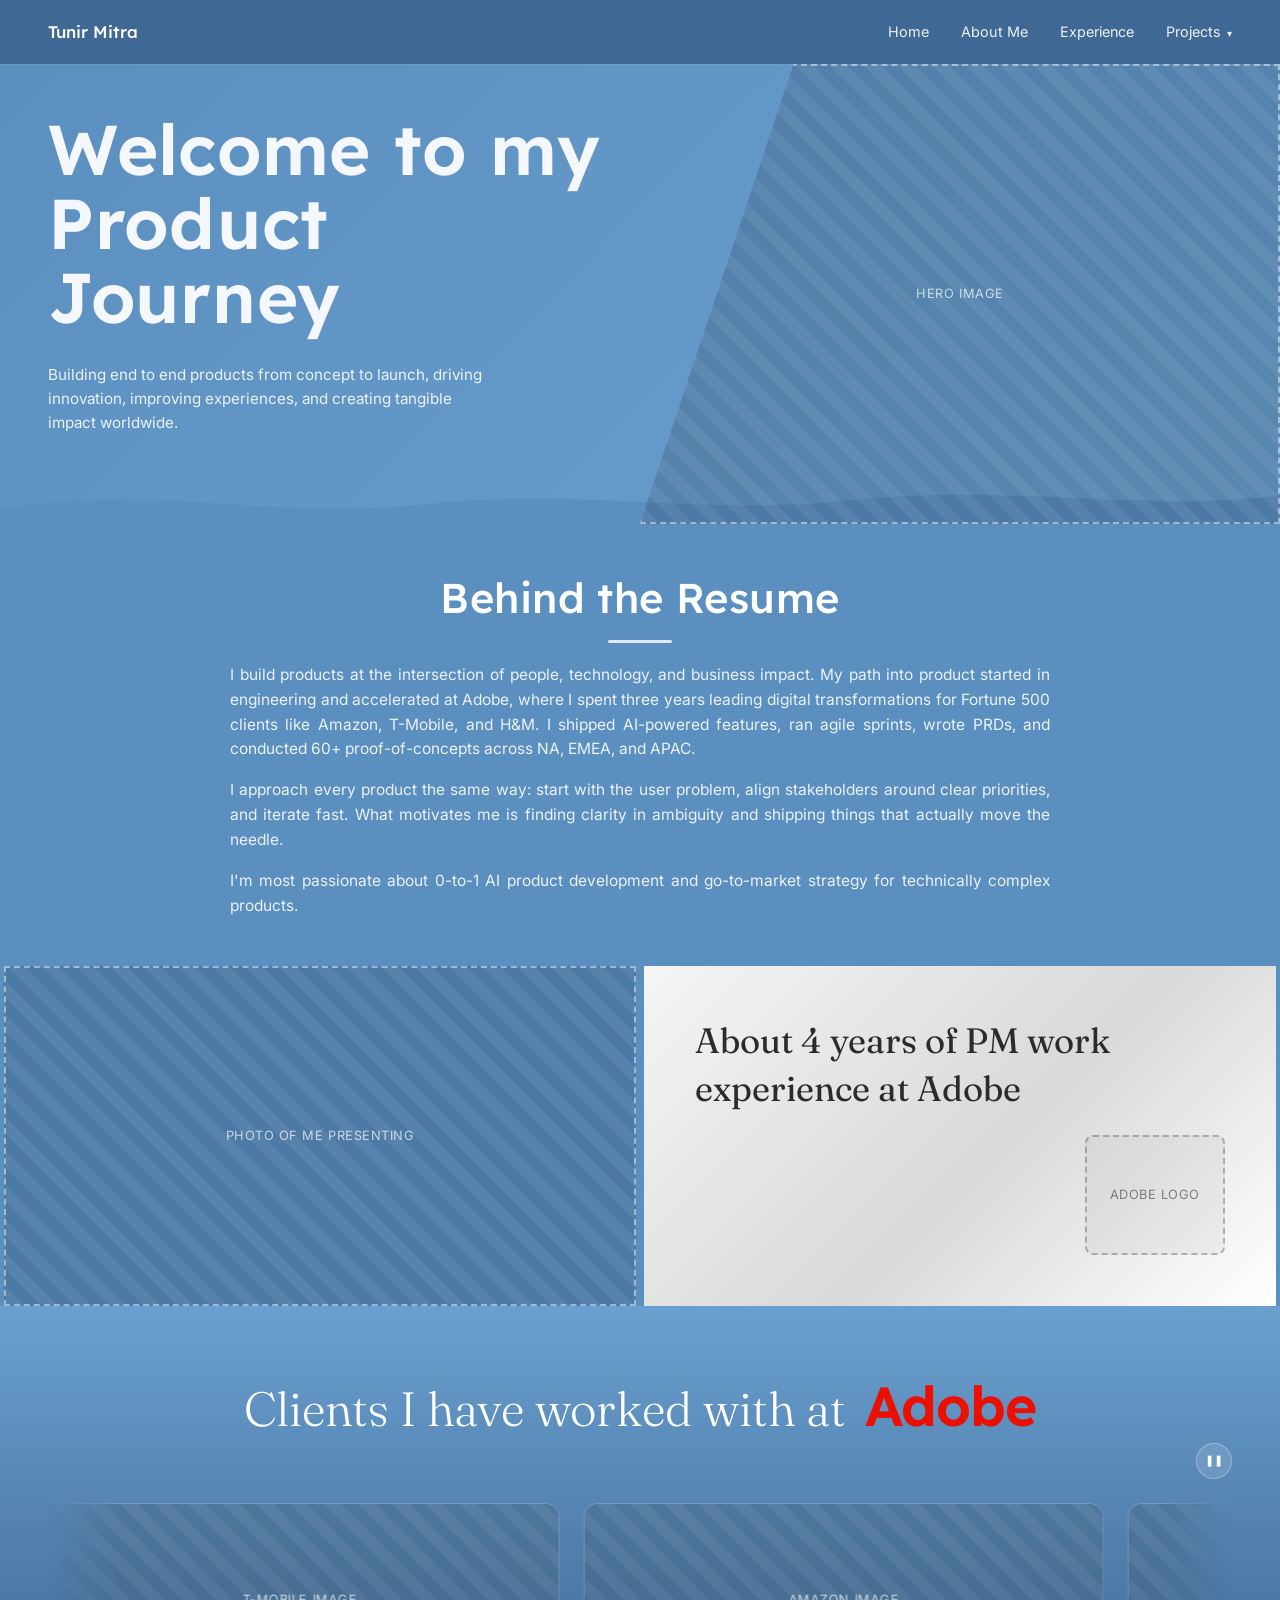
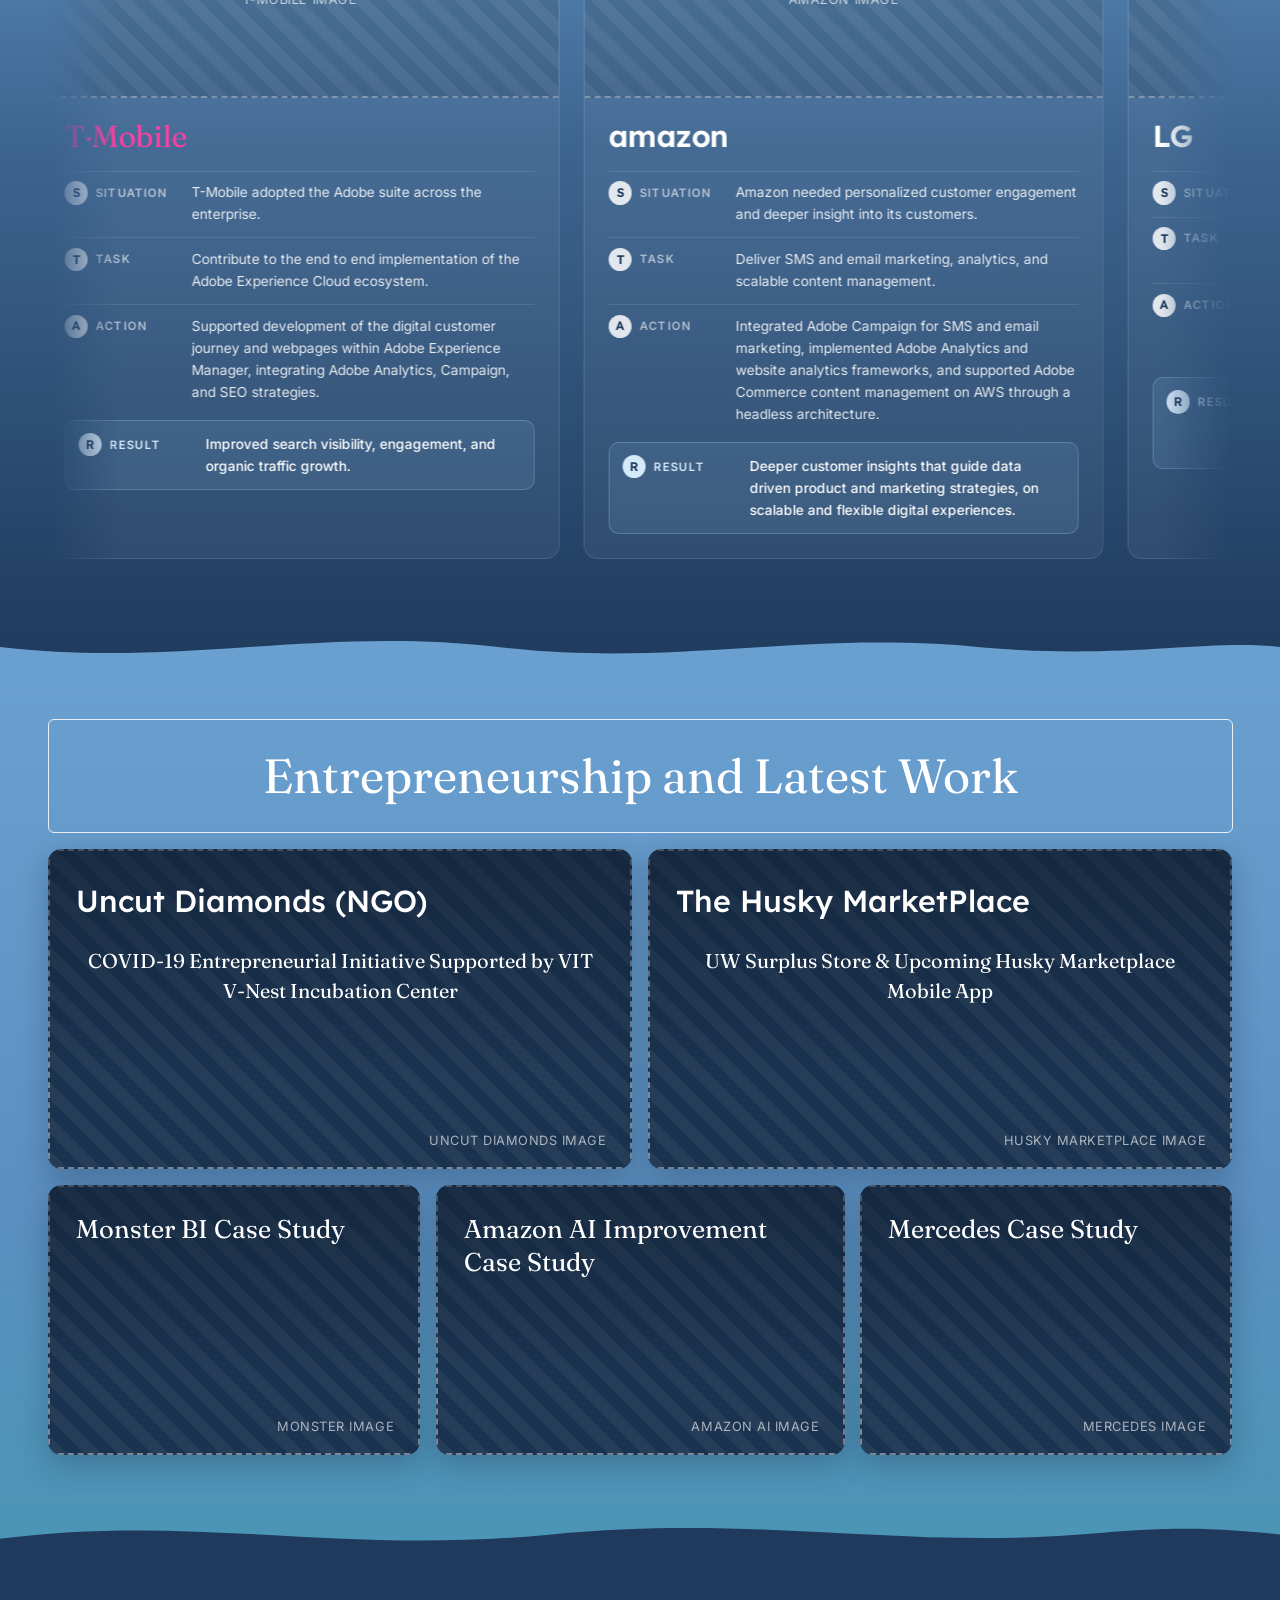
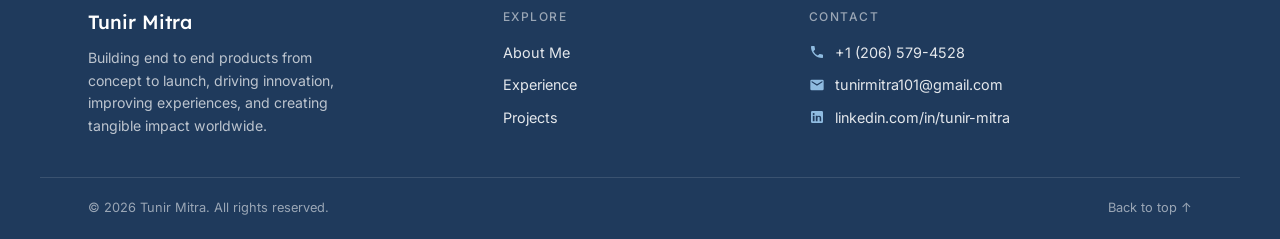
==== index.html @ 760b3d34 "Initial portfolio site Co-Authored-By: Claude Opus 5.5 <noreply@anthropic.com>" ====
<!DOCTYPE html>
<html lang="en">
<head>
  <meta charset="UTF-8" />
  <meta name="viewport" content="width=device-width, initial-scale=1.0" />
  <title>Portfolio | Tunir Mitra</title>
  <meta name="description" content="Tunir Mitra — Product Manager building end-to-end products from concept to launch." />
  <link rel="preconnect" href="https://fonts.googleapis.com" />
  <link rel="preconnect" href="https://fonts.gstatic.com" crossorigin />
  <link href="https://fonts.googleapis.com/css2?family=Lexend:wght@400;500;600&family=Fraunces:opsz,wght@9..144,300;9..144,400&family=Inter:wght@400;500&display=swap" rel="stylesheet" />
  <link rel="stylesheet" href="assets/css/site.css" />
  <script>document.documentElement.classList.add("js");</script>
</head>
<body>
  <div class="scroll-progress" aria-hidden="true"></div>

  <!-- ============ NAV ============ -->
  <header class="nav">
    <a href="#home" class="nav__brand">Tunir Mitra</a>
    <button class="nav__toggle" aria-label="Open menu" aria-expanded="false">
      <span></span><span></span><span></span>
    </button>
    <nav class="nav__links">
      <a href="#home">Home</a>
      <a href="about.html">About Me</a>
      <a href="#experience">Experience</a>
      <div class="dropdown">
        <button class="dropdown__trigger" aria-haspopup="true">Projects <span class="chev">&#9662;</span></button>
        <div class="dropdown__menu">
          <a href="projects/uncut-diamonds.html">Uncut Diamonds (NGO)</a>
          <a href="projects/husky-market.html">The Husky MarketPlace</a>
          <a href="projects/monster-bi.html">Monster BI Case Study</a>
          <a href="projects/amazon-rufus.html">Amazon AI Case Study</a>
          <a href="projects/mercedes.html">Mercedes Case Study</a>
        </div>
      </div>
    </nav>
  </header>

  <main>
    <!-- ============ HERO ============ -->
    <section class="hero" id="home">
      <div class="hero__text">
        <h1>Welcome to my<br />Product Journey</h1>
        <p>Building end to end products from concept to launch, driving innovation, improving experiences, and creating tangible impact worldwide.</p>
      </div>
      <div class="hero__media">
        <!-- Replace with: <img src="images/hero.jpg" alt="..."> -->
        <div class="img-slot" data-label="Hero image"></div>
      </div>
      <svg class="divider divider--bottom" viewBox="0 0 1440 60" preserveAspectRatio="none" aria-hidden="true">
        <path d="M0,40 C180,10 300,55 480,35 C660,15 780,50 960,30 C1140,10 1280,45 1440,25 L1440,60 L0,60 Z" />
      </svg>
    </section>

    <!-- ============ ABOUT ============ -->
    <section class="about" id="about">
      <h2 class="heading-sans">Behind the Resume</h2>
      <div class="about__body">
        <p>I build products at the intersection of people, technology, and business impact. My path into product started in engineering and accelerated at Adobe, where I spent three years leading digital transformations for Fortune 500 clients like Amazon, T-Mobile, and H&amp;M. I shipped AI-powered features, ran agile sprints, wrote PRDs, and conducted 60+ proof-of-concepts across NA, EMEA, and APAC.</p>
        <p>I approach every product the same way: start with the user problem, align stakeholders around clear priorities, and iterate fast. What motivates me is finding clarity in ambiguity and shipping things that actually move the needle.</p>
        <p>I'm most passionate about 0-to-1 AI product development and go-to-market strategy for technically complex products.</p>
      </div>
    </section>

    <section class="split">
      <div class="split__media">
        <div class="img-slot" data-label="Photo of me presenting"></div>
      </div>
      <div class="split__card">
        <p class="split__title">About 4 years of PM work experience at Adobe</p>
        <div class="img-slot img-slot--small" data-label="Adobe logo"></div>
      </div>
    </section>

    <!-- ============ CLIENTS ============ -->
    <section class="clients" id="experience">
      <h2 class="heading-serif clients__title">
        Clients I have worked with at <span class="adobe-word">Adobe</span>
      </h2>

      <div class="clients__carousel">
        <button class="clients__toggle" type="button" aria-label="Pause carousel"><span class="i-pause">❚❚</span><span class="i-play">▶</span></button>
        <div class="clients__viewport" aria-roledescription="carousel" aria-label="Clients I have worked with at Adobe">
          <div class="clients__track">
        <article class="client">
          <div class="img-slot client__img" data-label="T-Mobile image"></div>
          <div class="client__body">
            <h3 class="client__name client__name--tmobile">T&middot;Mobile</h3>
            <dl class="star">
              <div class="star__row"><dt><span class="star__letter">S</span>Situation</dt><dd>T-Mobile adopted the Adobe suite across the enterprise.</dd></div>
              <div class="star__row"><dt><span class="star__letter">T</span>Task</dt><dd>Contribute to the end to end implementation of the Adobe Experience Cloud ecosystem.</dd></div>
              <div class="star__row"><dt><span class="star__letter">A</span>Action</dt><dd>Supported development of the digital customer journey and webpages within Adobe Experience Manager, integrating Adobe Analytics, Campaign, and SEO strategies.</dd></div>
              <div class="star__row star__row--result"><dt><span class="star__letter">R</span>Result</dt><dd>Improved search visibility, engagement, and organic traffic growth.</dd></div>
            </dl>
          </div>
        </article>

        <article class="client">
          <div class="img-slot client__img" data-label="Amazon image"></div>
          <div class="client__body">
            <h3 class="client__name client__name--amazon">amazon</h3>
            <dl class="star">
              <div class="star__row"><dt><span class="star__letter">S</span>Situation</dt><dd>Amazon needed personalized customer engagement and deeper insight into its customers.</dd></div>
              <div class="star__row"><dt><span class="star__letter">T</span>Task</dt><dd>Deliver SMS and email marketing, analytics, and scalable content management.</dd></div>
              <div class="star__row"><dt><span class="star__letter">A</span>Action</dt><dd>Integrated Adobe Campaign for SMS and email marketing, implemented Adobe Analytics and website analytics frameworks, and supported Adobe Commerce content management on AWS through a headless architecture.</dd></div>
              <div class="star__row star__row--result"><dt><span class="star__letter">R</span>Result</dt><dd>Deeper customer insights that guide data driven product and marketing strategies, on scalable and flexible digital experiences.</dd></div>
            </dl>
          </div>
        </article>

        <article class="client">
          <div class="img-slot client__img" data-label="LG image"></div>
          <div class="client__body">
            <h3 class="client__name client__name--lg">LG</h3>
            <dl class="star">
              <div class="star__row"><dt><span class="star__letter">S</span>Situation</dt><dd>LG's global website and careers platform.</dd></div>
              <div class="star__row"><dt><span class="star__letter">T</span>Task</dt><dd>Deliver end to end development of LG's global website on Adobe Experience Manager.</dd></div>
              <div class="star__row"><dt><span class="star__letter">A</span>Action</dt><dd>Integrated secure payment gateways, optimized the cart to checkout experience, and enhanced the careers platform.</dd></div>
              <div class="star__row star__row--result"><dt><span class="star__letter">R</span>Result</dt><dd>Faster transactions, improved usability, a streamlined candidate application journey, and increased engagement.</dd></div>
            </dl>
          </div>
        </article>

        <article class="client">
          <div class="img-slot client__img" data-label="Samsung image"></div>
          <div class="client__body">
            <h3 class="client__name client__name--samsung">SAMSUNG</h3>
            <dl class="star">
              <div class="star__row"><dt><span class="star__letter">S</span>Situation</dt><dd>Samsung's digital experience initiatives within its strategic partnership with Adobe.</dd></div>
              <div class="star__row"><dt><span class="star__letter">T</span>Task</dt><dd>Power data driven marketing and personalized customer engagement.</dd></div>
              <div class="star__row"><dt><span class="star__letter">A</span>Action</dt><dd>Implemented Adobe Experience Manager, Adobe Analytics, and Adobe Campaign, and leveraged analytics insights and targeted campaigns.</dd></div>
              <div class="star__row star__row--result"><dt><span class="star__letter">R</span>Result</dt><dd>Increased website traffic, improved retention, and optimized user experiences across digital platforms.</dd></div>
            </dl>
          </div>
        </article>
          </div>
        </div>
      </div>

      <svg class="divider divider--bottom divider--light" viewBox="0 0 1440 60" preserveAspectRatio="none" aria-hidden="true">
        <path d="M0,30 C200,55 360,5 560,30 C760,55 900,10 1100,30 C1260,46 1360,20 1440,30 L1440,60 L0,60 Z" />
      </svg>
    </section>

    <!-- ============ PROJECTS ============ -->
    <section class="projects" id="projects">
      <h2 class="heading-serif projects__title">Entrepreneurship and Latest Work</h2>

      <div class="projects__row projects__row--two">
        <a class="project" id="uncut-diamonds" href="projects/uncut-diamonds.html">
          <div class="img-slot project__bg" data-label="Uncut Diamonds image"></div>
          <div class="project__overlay">
            <h3 class="project__name">Uncut Diamonds (NGO)</h3>
            <p class="project__sub">COVID-19 Entrepreneurial Initiative Supported by VIT V-Nest Incubation Center</p>
          </div>
        </a>

        <a class="project" id="husky-marketplace" href="projects/husky-market.html">
          <div class="img-slot project__bg" data-label="Husky MarketPlace image"></div>
          <div class="project__overlay">
            <h3 class="project__name">The Husky MarketPlace</h3>
            <p class="project__sub">UW Surplus Store &amp; Upcoming Husky Marketplace Mobile App</p>
          </div>
        </a>
      </div>

      <div class="projects__row projects__row--three">
        <a class="project project--short" id="monster" href="projects/monster-bi.html">
          <div class="img-slot project__bg" data-label="Monster image"></div>
          <div class="project__overlay">
            <h3 class="project__name project__name--serif">Monster BI Case Study</h3>
          </div>
        </a>

        <a class="project project--short" id="amazon-ai" href="projects/amazon-rufus.html">
          <div class="img-slot project__bg" data-label="Amazon AI image"></div>
          <div class="project__overlay">
            <h3 class="project__name project__name--serif">Amazon AI Improvement Case Study</h3>
          </div>
        </a>

        <a class="project project--short" id="mercedes" href="projects/mercedes.html">
          <div class="img-slot project__bg" data-label="Mercedes image"></div>
          <div class="project__overlay">
            <h3 class="project__name project__name--serif">Mercedes Case Study</h3>
          </div>
        </a>
      </div>
    </section>
  </main>

  <!-- ============ CONTACT ============ -->
  <footer class="footer" id="contact">
    <svg class="footer__wave" viewBox="0 0 1440 60" preserveAspectRatio="none" aria-hidden="true">
      <path d="M0,35 C220,5 380,55 620,30 C860,5 1020,50 1240,28 C1340,18 1400,26 1440,30 L1440,60 L0,60 Z" />
    </svg>

    <div class="footer__inner">
      <div class="footer__cols">
        <div class="footer__col">
          <a href="#home" class="footer__brand">Tunir Mitra</a>
          <p>Building end to end products from concept to launch, driving innovation, improving experiences, and creating tangible impact worldwide.</p>
        </div>

        <div class="footer__col">
          <h3>Explore</h3>
          <ul>
            <li><a href="about.html">About Me</a></li>
            <li><a href="#experience">Experience</a></li>
            <li><a href="#projects">Projects</a></li>
          </ul>
        </div>

        <div class="footer__col">
          <h3>Contact</h3>
          <ul class="footer__contact">
            <li>
              <svg viewBox="0 0 24 24" aria-hidden="true"><path d="M6.6 10.8a15.1 15.1 0 0 0 6.6 6.6l2.2-2.2c.3-.3.7-.4 1-.2 1.1.4 2.3.6 3.6.6.6 0 1 .4 1 1V20c0 .6-.4 1-1 1A17 17 0 0 1 3 4c0-.6.4-1 1-1h3.5c.6 0 1 .4 1 1 0 1.3.2 2.5.6 3.6.1.3 0 .7-.2 1l-2.3 2.2z"/></svg>
              <a href="tel:+12065794528">+1 (206) 579-4528</a>
            </li>
            <li>
              <svg viewBox="0 0 24 24" aria-hidden="true"><path d="M20 4H4a2 2 0 0 0-2 2v12a2 2 0 0 0 2 2h16a2 2 0 0 0 2-2V6a2 2 0 0 0-2-2zm0 4-8 5-8-5V6l8 5 8-5v2z"/></svg>
              <a href="mailto:tunirmitra101@gmail.com">tunirmitra101@gmail.com</a>
            </li>
            <li>
              <svg viewBox="0 0 24 24" aria-hidden="true"><path d="M19 3a2 2 0 0 1 2 2v14a2 2 0 0 1-2 2H5a2 2 0 0 1-2-2V5a2 2 0 0 1 2-2h14zM8.3 18.3V10H5.7v8.3h2.6zM7 8.9a1.5 1.5 0 1 0 0-3 1.5 1.5 0 0 0 0 3zm11.3 9.4v-4.6c0-2.4-1.3-3.6-3.1-3.6-1.4 0-2.1.8-2.4 1.3V10h-2.6v8.3h2.6v-4.4c0-1.2.2-2.3 1.7-2.3s1.5 1.4 1.5 2.4v4.3h2.3z"/></svg>
              <a href="https://www.linkedin.com/in/tunir-mitra/" target="_blank" rel="noopener">linkedin.com/in/tunir-mitra</a>
            </li>
          </ul>
        </div>
      </div>
    </div>

    <div class="footer__bottom">
      <span>&copy; <span id="year">2026</span> Tunir Mitra. All rights reserved.</span>
      <a href="#home" class="footer__top">Back to top &uarr;</a>
    </div>
  </footer>

  <script src="assets/js/site.js"></script>
</body>
</html>
---- assets/css/site.css ----
/* ============ Tokens ============ */
:root {
  --blue-900: #1f3a5c;
  --blue-800: #2c4f78;
  --blue-700: #3d6591;
  --blue-500: #5b8fc0;
  --blue-400: #6aa0cf;
  --blue-300: #8fbbe0;
  --ink: #0f1c2e;
  --white: #ffffff;
  --off-white: rgba(255, 255, 255, 0.88);
  --adobe-red: #eb1000;

  --font-display: "Lexend", system-ui, sans-serif;
  --font-serif: "Fraunces", Georgia, serif;
  --font-body: "Inter", system-ui, sans-serif;

  --radius: 14px;
  --max: 1200px;
  --nav-h: 64px;
}

*,
*::before,
*::after { box-sizing: border-box; }

html { scroll-behavior: smooth; scroll-padding-top: var(--nav-h); }

body {
  margin: 0;
  font-family: var(--font-body);
  color: var(--white);
  background: var(--blue-500);
  line-height: 1.6;
  -webkit-font-smoothing: antialiased;
  display: flex;
  flex-direction: column;
  min-height: 100vh;
}
main { flex: 1; overflow-x: clip; } /* keeps slide-in animations from widening the page */

img { max-width: 100%; display: block; }
a { color: inherit; }
h1, h2, h3 { margin: 0; }

/* ============ Image placeholders ============ */
/* Swap any .img-slot for an <img> (object-fit: cover is applied below). */
.img-slot {
  position: relative;
  width: 100%;
  height: 100%;
  min-height: 160px;
  background:
    repeating-linear-gradient(45deg, rgba(255,255,255,0.06) 0 12px, transparent 12px 24px),
    rgba(15, 28, 46, 0.18);
  border: 2px dashed rgba(255, 255, 255, 0.45);
  border-radius: inherit;
  display: grid;
  place-items: center;
}
.img-slot::after {
  content: attr(data-label);
  font-family: var(--font-body);
  font-size: 0.8rem;
  letter-spacing: 0.04em;
  text-transform: uppercase;
  color: rgba(255, 255, 255, 0.7);
  padding: 0.25rem 0.6rem;
  text-align: center;
}
.hero__media img,
.split__media img,
.client__img,
.project__bg { object-fit: cover; }

/* ============ Shared headings ============ */
.heading-sans {
  font-family: var(--font-display);
  font-weight: 500;
  font-size: clamp(1.8rem, 3.5vw, 2.6rem);
  letter-spacing: 0.01em;
  text-align: center;
}
.heading-serif {
  font-family: var(--font-serif);
  font-weight: 300;
  font-size: clamp(1.8rem, 4vw, 3rem);
  text-align: center;
}

/* ============ Dividers ============ */
.divider {
  position: absolute;
  left: 0;
  width: 100%;
  height: 50px;
  pointer-events: none;
}
.divider--bottom { bottom: -1px; }
.divider path { fill: var(--blue-500); }
.divider--light path { fill: var(--blue-400); }

/* ============ Nav ============ */
.nav {
  position: sticky;
  top: 0;
  z-index: 50;
  height: var(--nav-h);
  display: flex;
  align-items: center;
  justify-content: space-between;
  padding: 0 clamp(16px, 4vw, 48px);
  background: rgba(61, 101, 145, 0.92);
  backdrop-filter: blur(8px);
  box-shadow: 0 1px 0 rgba(255, 255, 255, 0.08);
}
.nav__brand {
  font-family: var(--font-display);
  font-weight: 500;
  font-size: 1.05rem;
  text-decoration: none;
}
.nav__links {
  display: flex;
  align-items: center;
  gap: 2rem;
  font-size: 0.9rem;
}
.nav__links a,
.dropdown__trigger {
  text-decoration: none;
  color: var(--white);
  opacity: 0.9;
  transition: opacity 0.2s;
}
.nav__links a:hover,
.dropdown__trigger:hover { opacity: 1; }

.dropdown { position: relative; }
.dropdown__trigger {
  background: none;
  border: 0;
  font: inherit;
  cursor: pointer;
  padding: 0;
}
.chev { font-size: 0.7em; margin-left: 2px; }
.dropdown__menu {
  position: absolute;
  right: 0;
  top: calc(100% + 12px);
  min-width: 230px;
  background: var(--white);
  border-radius: 10px;
  padding: 0.5rem;
  box-shadow: 0 12px 32px rgba(15, 28, 46, 0.25);
  opacity: 0;
  visibility: hidden;
  transform: translateY(-6px);
  transition: all 0.2s;
}
.dropdown:hover .dropdown__menu,
.dropdown:focus-within .dropdown__menu,
.dropdown.open .dropdown__menu {
  opacity: 1;
  visibility: visible;
  transform: translateY(0);
}
.dropdown__menu a {
  display: block;
  color: var(--ink) !important;
  padding: 0.55rem 0.75rem;
  border-radius: 6px;
}
.dropdown__menu a:hover { background: #eef4fa; }

.nav__toggle {
  display: none;
  background: none;
  border: 0;
  cursor: pointer;
  padding: 8px;
}
.nav__toggle span {
  display: block;
  width: 22px;
  height: 2px;
  background: var(--white);
  margin: 5px 0;
}

/* ============ Hero ============ */
.hero {
  position: relative;
  display: flex;
  align-items: center;
  min-height: 460px;
  padding: 3rem clamp(16px, 4vw, 48px) 4.5rem;
  background: linear-gradient(135deg, var(--blue-500), var(--blue-400));
  overflow: hidden;
}
.hero__text {
  position: relative;
  z-index: 1;
  max-width: 50%;
}
.hero h1 {
  font-family: var(--font-display);
  font-weight: 600;
  font-size: clamp(2.4rem, 5.5vw, 4.4rem);
  line-height: 1.05;
  letter-spacing: 0.01em;
  color: #f4f7fb;
}
.hero p {
  max-width: 440px;
  margin-top: 1.75rem;
  font-size: 0.95rem;
  color: var(--off-white);
}
/* Image fills the full height of the hero on the right, with a slanted left edge */
.hero__media {
  position: absolute;
  top: 0;
  right: 0;
  bottom: 0;
  width: 50%;
  z-index: 2;
  clip-path: polygon(24% 0, 100% 0, 100% 100%, 0 100%);
}
.hero__media > * {
  width: 100%;
  height: 100%;
  min-height: 0;
  border-radius: 0;
}
.hero .divider { z-index: 1; }

/* ============ About ============ */
.about {
  padding: 2.5rem clamp(16px, 4vw, 48px) 2rem;
  background: var(--blue-500);
}
.about__body {
  max-width: 820px;
  margin: 1.25rem auto 0;
  font-size: 0.97rem;
  color: var(--off-white);
  text-align: justify;
}
.about__body p { margin: 0 0 1rem; }

/* ============ Split ============ */
.split {
  display: grid;
  grid-template-columns: 1fr 1fr;
  gap: 8px;
  padding: 0 4px;
  background: var(--blue-500);
}
.split__media,
.split__card { min-height: 340px; }
.split__media .img-slot { border-radius: 0; }
.split__card {
  position: relative;
  background: linear-gradient(135deg, #f5f5f5 0%, #d9d9d9 55%, #ffffff 100%);
  color: #2b2b2b;
  padding: clamp(1.5rem, 4vw, 3.5rem);
  display: flex;
  flex-direction: column;
  justify-content: space-between;
}
.split__title {
  font-family: var(--font-serif);
  font-size: clamp(1.5rem, 2.8vw, 2.2rem);
  line-height: 1.35;
  margin: 0;
  max-width: 420px;
}
.split__card .img-slot {
  align-self: flex-end;
  width: 140px;
  height: 120px;
  min-height: 0;
  border-color: rgba(0, 0, 0, 0.25);
  background: rgba(0, 0, 0, 0.04);
  border-radius: 8px;
}
.split__card .img-slot::after { color: rgba(0, 0, 0, 0.45); }

/* ============ Clients ============ */
.clients {
  position: relative;
  padding: 3.5rem clamp(16px, 4vw, 48px) 6rem;
  background: linear-gradient(180deg, var(--blue-400) 0%, var(--blue-700) 45%, var(--blue-900) 100%);
}
.clients__title {
  display: flex;
  align-items: baseline;
  justify-content: center;
  flex-wrap: wrap;
  gap: 0.25em 0.4em;
  margin-bottom: 2.75rem;
}
.adobe-word {
  font-family: var(--font-display);
  font-weight: 600;
  color: var(--adobe-red);
  font-size: 1.15em;
  letter-spacing: -0.02em;
}
/* Infinite carousel: the track holds the cards twice and slides left forever */
.clients__carousel { position: relative; }
.clients__viewport {
  overflow: hidden;
  padding: 0.5rem 0 1rem;
  cursor: grab;
  touch-action: pan-y;
  -webkit-mask-image: linear-gradient(90deg, transparent, #000 6%, #000 94%, transparent);
  mask-image: linear-gradient(90deg, transparent, #000 6%, #000 94%, transparent);
}
.clients__viewport.is-dragging { cursor: grabbing; }
.clients__viewport.is-dragging * { user-select: none; }
.clients__track {
  display: flex;
  align-items: stretch;
  gap: 1.5rem;
  width: max-content;
  will-change: transform;
}
.clients__track > .client { width: min(520px, 82vw); flex: none; }
.clients__toggle {
  position: absolute;
  top: -3.25rem;
  right: 0;
  z-index: 2;
  display: grid;
  place-items: center;
  width: 2.25rem;
  height: 2.25rem;
  font-size: 0.7rem;
  color: var(--white);
  background: rgba(255, 255, 255, 0.12);
  border: 1px solid rgba(255, 255, 255, 0.3);
  border-radius: 50%;
  cursor: pointer;
  transition: background 0.2s;
}
.clients__toggle:hover { background: rgba(255, 255, 255, 0.25); }
.clients__toggle .i-play { display: none; }
.clients__toggle.is-paused .i-play { display: inline; }
.clients__toggle.is-paused .i-pause { display: none; }
/* Reduced motion: no auto-scroll, just a swipeable row */
@media (prefers-reduced-motion: reduce) {
  .clients__viewport { overflow-x: auto; scroll-snap-type: x mandatory; }
  .clients__track > .client { scroll-snap-align: start; }
  .clients__toggle { display: none; }
}
/* Each client is a STAR card: image, logo, then Situation / Task / Action / Result */
.client {
  display: flex;
  flex-direction: column;
  overflow: hidden;
  text-align: left;
  background: rgba(255, 255, 255, 0.05);
  border: 1px solid rgba(255, 255, 255, 0.12);
  border-radius: var(--radius);
  backdrop-filter: blur(4px);
  transition: border-color 0.3s, box-shadow 0.3s, translate 0.3s;
}
.client:hover {
  translate: 0 -4px;
  border-color: rgba(255, 255, 255, 0.28);
  box-shadow: 0 18px 40px rgba(10, 20, 40, 0.35);
}
.client__img {
  aspect-ratio: 16 / 6;
  height: auto;
  min-height: 0;
  border: 0;
  border-bottom: 2px dashed rgba(255, 255, 255, 0.3);
  border-radius: 0;
}
.client__body { padding: 1.25rem 1.5rem 1.5rem; }
.client__name {
  margin: 0 0 1rem;
  font-size: 1.9rem;
  line-height: 1.2;
}
.client__name--tmobile { font-family: var(--font-serif); color: #ff3fa4; font-weight: 400; }
.client__name--amazon  { font-family: var(--font-display); font-weight: 600; letter-spacing: -0.02em; }
.client__name--lg      { font-family: var(--font-display); font-weight: 600; }
.client__name--samsung { font-family: var(--font-display); font-weight: 600; font-size: 1.4rem; letter-spacing: 0.08em; padding: 0.3rem 0; }

.star { margin: 0; display: grid; gap: 0.15rem; }
.star__row {
  display: grid;
  grid-template-columns: 7.2rem 1fr;
  gap: 0.75rem;
  padding: 0.6rem 0;
  border-top: 1px solid rgba(255, 255, 255, 0.1);
}
.star dt {
  display: flex;
  align-items: flex-start;
  gap: 0.5rem;
  font-size: 0.72rem;
  font-weight: 600;
  letter-spacing: 0.1em;
  text-transform: uppercase;
  color: rgba(255, 255, 255, 0.6);
  padding-top: 0.15rem;
}
.star__letter {
  display: grid;
  place-items: center;
  flex: none;
  width: 1.45rem;
  height: 1.45rem;
  margin-top: -0.15rem;
  font-family: var(--font-display);
  font-size: 0.78rem;
  font-weight: 600;
  letter-spacing: 0;
  color: var(--blue-900);
  background: rgba(255, 255, 255, 0.85);
  border-radius: 50%;
}
.star dd {
  margin: 0;
  font-size: 0.86rem;
  line-height: 1.6;
  color: var(--off-white);
}
/* The result is what a reader scans for, so it gets the emphasis */
.star__row--result {
  margin-top: 0.35rem;
  padding: 0.75rem 0.8rem;
  border: 1px solid rgba(143, 187, 224, 0.35);
  border-radius: 10px;
  background: rgba(143, 187, 224, 0.12);
}
.star__row--result .star__letter { background: #d6e9fa; }
.star__row--result dt { color: #d6e9fa; }
.star__row--result dd { color: var(--white); font-weight: 500; }

/* ============ Projects ============ */
.projects {
  padding: 3rem clamp(16px, 4vw, 48px) 5.5rem;
  background: linear-gradient(180deg, var(--blue-400), var(--blue-500) 60%, #4a95b5);
}
.projects__title {
  max-width: var(--max);
  margin: 0 auto 1rem;
  padding: 1.1rem 1rem;
  border: 1.5px solid rgba(255, 255, 255, 0.85);
  border-radius: 6px;
  font-weight: 400;
}
.projects__row {
  max-width: var(--max);
  margin: 0 auto 1rem;
  display: grid;
  gap: 1rem;
}
.projects__row--two   { grid-template-columns: 1fr 1fr; }
.projects__row--three { grid-template-columns: 1fr 1.1fr 1fr; }

.project {
  position: relative;
  display: block;
  height: 320px;
  border-radius: var(--radius);
  overflow: hidden;
  text-decoration: none;
  background: var(--blue-900);
  box-shadow: 0 10px 28px rgba(15, 28, 46, 0.25);
  transition: transform 0.25s, box-shadow 0.25s;
}
.project--short { height: 270px; }
.project:hover {
  transform: translateY(-4px);
  box-shadow: 0 16px 36px rgba(15, 28, 46, 0.35);
}
.project__bg {
  position: absolute;
  inset: 0;
  border-radius: 0;
}
.project__bg.img-slot::after {
  position: absolute;
  bottom: 12px;
  right: 14px;
}
.project__overlay {
  position: relative;
  z-index: 1;
  height: 100%;
  padding: 1.75rem;
  background: linear-gradient(180deg, rgba(15, 28, 46, 0.55) 0%, rgba(15, 28, 46, 0.1) 70%);
}
.project__name {
  font-family: var(--font-display);
  font-weight: 500;
  font-size: clamp(1.4rem, 2.4vw, 1.9rem);
}
.project__name--serif {
  font-family: var(--font-serif);
  font-weight: 400;
  font-size: clamp(1.3rem, 2vw, 1.7rem);
  line-height: 1.3;
}
.project__sub {
  margin: 1.25rem 0 0;
  font-family: var(--font-serif);
  font-size: clamp(1rem, 1.6vw, 1.25rem);
  line-height: 1.5;
  text-align: center;
}

/* ============ Footer ============ */
.footer {
  position: relative;
  background: var(--blue-900);
  color: var(--off-white);
}
.footer__wave {
  position: absolute;
  top: 0;
  left: 0;
  width: 100%;
  height: 50px;
  transform: translateY(-99%);
}
.footer__wave path { fill: var(--blue-900); }

.footer__inner {
  max-width: var(--max);
  margin: 0 auto;
  padding: 3rem clamp(16px, 4vw, 48px) 2.5rem;
}
.footer__cols {
  display: grid;
  grid-template-columns: 1.4fr 1fr 1.4fr;
  gap: 2rem;
}
.footer__brand {
  font-family: var(--font-display);
  font-weight: 500;
  font-size: 1.2rem;
  color: var(--white);
  text-decoration: none;
}
.footer__col p {
  max-width: 280px;
  margin: 0.6rem 0 0;
  font-size: 0.88rem;
  color: rgba(255, 255, 255, 0.7);
}
.footer__col h3 {
  margin-bottom: 0.9rem;
  font-family: var(--font-body);
  font-size: 0.75rem;
  font-weight: 500;
  letter-spacing: 0.12em;
  text-transform: uppercase;
  color: rgba(255, 255, 255, 0.55);
}
.footer__col ul {
  list-style: none;
  margin: 0;
  padding: 0;
  display: grid;
  gap: 0.6rem;
  font-size: 0.9rem;
}
.footer__col a {
  text-decoration: none;
  transition: color 0.2s;
}
.footer__col ul a:hover { color: var(--white); text-decoration: underline; text-underline-offset: 3px; }
.footer__contact li {
  display: flex;
  align-items: center;
  gap: 0.6rem;
  overflow-wrap: anywhere;
}
.footer__contact svg {
  flex: none;
  width: 16px;
  height: 16px;
  fill: var(--blue-300);
}

.footer__bottom {
  display: flex;
  justify-content: space-between;
  flex-wrap: wrap;
  gap: 0.5rem;
  max-width: var(--max);
  margin: 0 auto;
  padding: 1.25rem clamp(16px, 4vw, 48px);
  border-top: 1px solid rgba(255, 255, 255, 0.12);
  font-size: 0.8rem;
  color: rgba(255, 255, 255, 0.55);
}
.footer__top { text-decoration: none; }
.footer__top:hover { color: var(--white); }

/* ============ Responsive ============ */
@media (max-width: 960px) {
  .projects__row--three { grid-template-columns: 1fr 1fr; }
  .projects__row--three .project:last-child { grid-column: span 2; }
}

@media (max-width: 720px) {
  .nav__toggle { display: block; }
  .nav__links {
    position: absolute;
    top: var(--nav-h);
    left: 0;
    right: 0;
    flex-direction: column;
    align-items: flex-start;
    gap: 0;
    padding: 0.5rem clamp(16px, 4vw, 48px) 1rem;
    background: var(--blue-700);
    display: none;
  }
  .nav__links.open { display: flex; }
  .nav__links > a,
  .dropdown { width: 100%; padding: 0.6rem 0; }
  .dropdown__menu {
    position: static;
    opacity: 1;
    visibility: visible;
    transform: none;
    box-shadow: none;
    background: transparent;
    padding: 0.25rem 0 0 1rem;
    display: none;
  }
  .dropdown.open .dropdown__menu { display: block; }
  .dropdown__menu a { color: var(--white) !important; }
  .dropdown__menu a:hover { background: rgba(255, 255, 255, 0.1); }

  .hero { flex-direction: column; align-items: stretch; padding-top: 2.5rem; }
  .hero__text { max-width: none; }
  .hero__media {
    position: relative;
    width: auto;
    height: 240px;
    margin: 2rem calc(-1 * clamp(16px, 4vw, 48px)) -4.5rem;
    clip-path: polygon(0 12%, 100% 0, 100% 100%, 0 100%);
  }
  .split { grid-template-columns: 1fr; }
  .split__media, .split__card { min-height: 260px; }
  .star__row { grid-template-columns: 1fr; gap: 0.3rem; }
  .projects__row--two,
  .projects__row--three { grid-template-columns: 1fr; }
  .projects__row--three .project:last-child { grid-column: auto; }
  .footer__cols { grid-template-columns: 1fr 1fr; }
  .footer__cols .footer__col:first-child { grid-column: span 2; }
}

/* ============ Scroll animations ============ */
/* Hidden states only apply once JS has run (html.js), so content never stays invisible. */
.scroll-progress {
  position: fixed;
  top: 0;
  left: 0;
  height: 3px;
  width: 100%;
  z-index: 60;
  background: linear-gradient(90deg, #ffffff, var(--adobe-red));
  transform-origin: 0 50%;
  transform: scaleX(0);
}

.nav { transition: height 0.3s, background 0.3s, box-shadow 0.3s; }
.nav.scrolled {
  height: 54px;
  background: rgba(31, 58, 92, 0.95);
  box-shadow: 0 6px 20px rgba(15, 28, 46, 0.25);
}

.js .reveal {
  opacity: 0;
  transition:
    opacity 0.8s cubic-bezier(0.2, 0.7, 0.2, 1),
    transform 0.8s cubic-bezier(0.2, 0.7, 0.2, 1);
  transition-delay: var(--delay, 0s);
  will-change: opacity, transform;
}
.js .reveal--up    { transform: translateY(48px); }
.js .reveal--left  { transform: translateX(-64px); }
.js .reveal--right { transform: translateX(64px); }
.js .reveal--zoom  { transform: scale(0.9); }
.js .reveal--flip  { transform: perspective(900px) rotateX(18deg) translateY(40px); transform-origin: 50% 100%; }
.js .reveal.in {
  opacity: 1;
  transform: none;
}

/* Project cards keep their hover lift after revealing */
.js .project.reveal.in:hover { transform: translateY(-4px); }

/* Heading underline that draws in */
.heading-sans::after {
  content: "";
  display: block;
  width: 64px;
  height: 3px;
  margin: 0.6rem auto 0;
  border-radius: 2px;
  background: rgba(255, 255, 255, 0.8);
  transform-origin: 50% 50%;
}
.js .heading-sans.reveal::after {
  transform: scaleX(0);
  transition: transform 0.9s 0.35s cubic-bezier(0.2, 0.7, 0.2, 1);
}
.js .heading-sans.reveal.in::after { transform: scaleX(1); }

/* Projects title: border draws out from the centre (on a pseudo-element, so the
   heading keeps a real size and IntersectionObserver can still see it) */
.projects__title { position: relative; }
.js .projects__title.reveal {
  border-color: transparent;
}
.js .projects__title.reveal::before {
  content: "";
  position: absolute;
  inset: -1.5px;
  border: 1.5px solid rgba(255, 255, 255, 0.85);
  border-radius: 6px;
  transform: scaleX(0);
  transition: transform 1s 0.2s cubic-bezier(0.7, 0, 0.2, 1);
}
.js .projects__title.reveal.in::before { transform: scaleX(1); }

/* Hero entrance on page load */
.js .hero__text > * ,
.js .hero__media {
  opacity: 0;
  animation: hero-in 1s cubic-bezier(0.2, 0.7, 0.2, 1) forwards;
}
.js .hero h1 { animation-delay: 0.1s; }
.js .hero p  { animation-delay: 0.35s; }
.js .hero__media { animation-name: hero-media-in; animation-delay: 0.25s; animation-duration: 1.2s; }
@keyframes hero-in {
  from { opacity: 0; transform: translateY(30px); }
  to   { opacity: 1; transform: none; }
}
@keyframes hero-media-in {
  from { opacity: 0; transform: translateX(80px); }
  to   { opacity: 1; transform: none; }
}

/* Floating Adobe word */
.adobe-word { display: inline-block; }
.clients__title.in .adobe-word { animation: pop 0.7s 0.4s cubic-bezier(0.3, 1.6, 0.5, 1) both; }
@keyframes pop {
  from { transform: scale(0.4) rotate(-8deg); opacity: 0; }
  to   { transform: none; opacity: 1; }
}

@media (prefers-reduced-motion: reduce) {
  .js .reveal,
  .js .hero__text > *,
  .js .hero__media {
    opacity: 1 !important;
    transform: none !important;
    clip-path: none !important;
    animation: none !important;
    transition: none !important;
  }
  .clients__title.in .adobe-word { animation: none; }
  .scroll-progress { display: none; }
}

@media (max-width: 460px) {
  .footer__cols { grid-template-columns: 1fr; }
  .footer__cols .footer__col:first-child { grid-column: auto; }
  .footer__bottom { flex-direction: column; }
}

/* =====================================================================
   ABOUT PAGE
   ===================================================================== */
.page-about {
  --ab-hero: #b0cfe8;
  --ab-intro: #dcebf8;
  --ab-skills: #b9e3fb;
  --ab-card: #deedf9;
  --ab-ink: #111418;
  --ab-ink-soft: #2b3440;
}

/* Current page marker in the nav */
.nav__links a.is-current { opacity: 1; position: relative; }
.nav__links a.is-current::after {
  content: "";
  position: absolute;
  left: 0;
  right: 0;
  bottom: -6px;
  height: 2px;
  border-radius: 2px;
  background: var(--white);
}

/* Torn-paper edge: sits on top of a section and fills with its colour */
.torn {
  position: absolute;
  top: 0;
  left: 0;
  width: 100%;
  height: 34px;
  transform: translateY(-99%);
  pointer-events: none;
}

/* ---------- Header ---------- */
.ab-hero {
  padding: 3.5rem clamp(16px, 4vw, 48px) 4rem;
  background: var(--ab-hero);
  color: var(--ab-ink);
  text-align: center;
}
.ab-hero__title {
  font-family: var(--font-display);
  font-weight: 700;
  font-size: clamp(2.8rem, 7vw, 5rem);
  line-height: 1.05;
  letter-spacing: -0.02em;
}
.ab-hero__sub {
  max-width: 460px;
  margin: 0.9rem auto 0;
  font-size: clamp(1rem, 1.6vw, 1.2rem);
  line-height: 1.6;
  color: var(--ab-ink-soft);
}

/* ---------- Nice to meet you ---------- */
.ab-intro {
  position: relative;
  padding: 1.5rem clamp(16px, 3vw, 40px) 4rem;
  background: var(--ab-intro);
  color: var(--ab-ink);
}
.ab-intro .torn path { fill: var(--ab-intro); }
.ab-intro__inner {
  max-width: var(--max);
  margin: 0 auto;
  display: grid;
  grid-template-columns: 1fr 1.65fr;
  gap: clamp(2rem, 5vw, 4.5rem);
  align-items: center;
}
.ab-intro__photo {
  aspect-ratio: 3 / 4;
  border-radius: 4px;
  overflow: hidden;
  box-shadow: 0 18px 40px rgba(17, 20, 24, 0.18);
}
.ab-intro__photo > * { width: 100%; height: 100%; object-fit: cover; border-radius: 0; }
.page-about .img-slot {
  border-color: rgba(17, 20, 24, 0.3);
  background:
    repeating-linear-gradient(45deg, rgba(17,20,24,0.05) 0 12px, transparent 12px 24px),
    rgba(17, 20, 24, 0.06);
}
.page-about .img-slot::after { color: rgba(17, 20, 24, 0.55); }
.ab-intro__title {
  font-family: var(--font-display);
  font-weight: 700;
  font-size: clamp(2.2rem, 5vw, 3.8rem);
  letter-spacing: -0.02em;
  line-height: 1.1;
  text-align: center;
  margin-bottom: 1.5rem;
}
.ab-intro__body p {
  margin: 0 0 1.35rem;
  font-size: 1rem;
  line-height: 1.7;
  color: var(--ab-ink-soft);
}

/* ---------- Skills + How I work ---------- */
.ab-skills {
  position: relative;
  padding: 4.5rem clamp(16px, 4vw, 48px) 4rem;
  background: var(--ab-skills);
  color: var(--ab-ink);
}
.ab-skills .torn path { fill: var(--ab-skills); }
.ab-skills__inner {
  max-width: var(--max);
  margin: 0 auto;
  display: grid;
  grid-template-columns: 1fr 1.15fr;
  gap: clamp(2rem, 5vw, 4rem);
  align-items: start;
}
.ab-list-title {
  font-family: var(--font-display);
  font-weight: 600;
  font-size: 1.2rem;
  margin: 0.5rem 0 1rem;
}
.ab-list-cols {
  display: grid;
  grid-template-columns: 1fr 1fr;
  gap: 1rem;
  margin-bottom: 1.5rem;
}
.ab-list {
  margin: 0;
  padding-left: 1.6rem;
  display: grid;
  gap: 0.35rem;
  font-size: 1rem;
  color: var(--ab-ink-soft);
}
.ab-list li::marker { color: var(--blue-700); }

.how__title {
  font-family: var(--font-display);
  font-weight: 600;
  font-size: clamp(1.6rem, 2.6vw, 2rem);
  text-align: center;
  margin-bottom: 1rem;
}
.how__grid {
  display: grid;
  grid-template-columns: 1fr 1fr;
  gap: 0.75rem;
}
.how-card {
  padding: 1.4rem 1.3rem;
  border-radius: 16px;
  background: var(--ab-card);
  box-shadow: 0 1px 0 rgba(255, 255, 255, 0.6) inset;
  transition: box-shadow 0.3s, translate 0.3s;
}
.how-card:hover {
  translate: 0 -4px;
  box-shadow: 0 14px 30px rgba(17, 20, 24, 0.12);
}
.how-card h3 {
  font-family: var(--font-display);
  font-weight: 600;
  font-size: 1rem;
  margin-bottom: 0.9rem;
}
.how-card p {
  margin: 0;
  font-size: 0.88rem;
  line-height: 1.7;
  color: var(--ab-ink-soft);
}

/* ---------- Focus ---------- */
.ab-focus {
  display: grid;
  grid-template-columns: 1fr 1.1fr;
  gap: clamp(1.5rem, 5vw, 4rem);
  align-items: center;
  padding: 3.5rem clamp(16px, 6vw, 80px);
  background:
    radial-gradient(ellipse at 20% 30%, rgba(255, 255, 255, 0.06), transparent 60%),
    radial-gradient(ellipse at 80% 80%, rgba(255, 255, 255, 0.04), transparent 55%),
    #262626;
  overflow: hidden;
}
.ab-focus__title {
  font-family: var(--font-display);
  font-weight: 600;
  font-size: clamp(2rem, 4vw, 2.8rem);
  line-height: 1.3;
  max-width: 360px;
}
.ab-focus__body p {
  margin: 0 0 1.2rem;
  font-size: 0.95rem;
  line-height: 1.7;
  color: rgba(255, 255, 255, 0.82);
}
.ab-focus__body p:last-child { margin-bottom: 0; }

/* ---------- Outside Work (bento) ---------- */
.ab-outside {
  padding: 1.75rem clamp(16px, 4vw, 48px) 5rem;
  background: var(--blue-500);
}
.bento {
  max-width: 1120px;
  margin: 0 auto;
  display: grid;
  grid-template-columns: 1.5fr 1fr 0.55fr 1fr;
  grid-template-rows: 190px 300px;
  gap: 0.8rem;
  grid-template-areas:
    "head a    b    b"
    "copy c    c    d";
}
.bento__heading { grid-area: head; }
.bento__a       { grid-area: a; }
.bento__b       { grid-area: b; }
.bento__copy    { grid-area: copy; }
.bento__c       { grid-area: c; }
.bento__d       { grid-area: d; }

.bento__tile { overflow: hidden; }
.bento__tile--text {
  background: var(--ab-intro);
  color: var(--ab-ink);
  padding: clamp(1.5rem, 3vw, 2.5rem);
  display: flex;
  flex-direction: column;
  justify-content: center;
}
.bento__heading h2 {
  font-family: var(--font-display);
  font-weight: 600;
  font-size: clamp(2rem, 3.6vw, 2.9rem);
  letter-spacing: -0.01em;
}
.bento__copy p {
  margin: 0 0 1.1rem;
  font-size: 0.92rem;
  line-height: 1.65;
  color: var(--ab-ink-soft);
}
.bento__copy .bento__quote {
  margin: 0;
  font-size: 1.1rem;
  line-height: 1.6;
  color: var(--ab-ink);
}
.bento__tile--img { border-radius: 14px; }
.bento__tile--img > * {
  width: 100%;
  height: 100%;
  object-fit: cover;
  border-radius: inherit;
  transition: scale 0.6s cubic-bezier(0.2, 0.7, 0.2, 1);
}
.bento__tile--img:hover > * { scale: 1.05; }
.page-about .bento__tile--img .img-slot {
  border-color: rgba(255, 255, 255, 0.45);
  background:
    repeating-linear-gradient(45deg, rgba(255,255,255,0.06) 0 12px, transparent 12px 24px),
    rgba(15, 28, 46, 0.18);
}
.page-about .bento__tile--img .img-slot::after { color: rgba(255, 255, 255, 0.75); }

/* ---------- About page responsive ---------- */
@media (max-width: 900px) {
  .ab-intro__inner { grid-template-columns: 1fr; }
  .ab-intro__photo { max-width: 380px; width: 100%; margin: 0 auto; }
  .ab-skills__inner { grid-template-columns: 1fr; }
  .ab-focus { grid-template-columns: 1fr; }
  .bento {
    grid-template-columns: 1fr 1fr;
    grid-template-rows: auto 200px 200px auto 220px;
    grid-template-areas:
      "head head"
      "a    b"
      "c    c"
      "copy copy"
      "d    d";
  }
}
@media (max-width: 520px) {
  .how__grid { grid-template-columns: 1fr; }
  .bento {
    grid-template-columns: 1fr;
    grid-template-rows: auto 200px 200px auto 220px 260px;
    grid-template-areas: "head" "a" "b" "copy" "c" "d";
  }
}

/* =====================================================================
   TRANSITIONS (shared)
   ===================================================================== */
/* Page-to-page curtain: slides away on load, slides in before leaving */
html.js body::before {
  content: "";
  position: fixed;
  inset: 0;
  z-index: 100;
  background: var(--blue-900);
  transform-origin: 50% 0;
  animation: curtain-out 0.7s 0.05s cubic-bezier(0.7, 0, 0.2, 1) both;
  pointer-events: none;
}
html.js body.leaving::before {
  transform-origin: 50% 100%;
  animation: curtain-in 0.45s cubic-bezier(0.7, 0, 0.2, 1) both;
}
@keyframes curtain-out { from { transform: scaleY(1); } to { transform: scaleY(0); } }
@keyframes curtain-in  { from { transform: scaleY(0); } to { transform: scaleY(1); } }

/* Hero entrance waits for the curtain */
.js .hero h1     { animation-delay: 0.55s; }
.js .hero p      { animation-delay: 0.8s; }
.js .hero__media { animation-delay: 0.65s; }

/* Word-by-word rise (JS wraps each word in .w > span) */
.js .reveal--words { opacity: 1; }
.w {
  display: inline-block;
  overflow: hidden;
  vertical-align: top;
  padding-bottom: 0.08em;
}
.w > span {
  display: inline-block;
  transform: translateY(110%);
  transition: transform 0.9s cubic-bezier(0.2, 0.7, 0.2, 1);
  transition-delay: calc(var(--delay, 0s) + var(--i) * 70ms);
}
.reveal--words.in .w > span { transform: none; }

/* Image wipe: the wrapper is observed, its child is unclipped */
.js .reveal--wipe { opacity: 1; }
.js .reveal--wipe > * {
  clip-path: inset(100% 0 0 0);
  scale: 1.15;
  transition:
    clip-path 1.1s cubic-bezier(0.7, 0, 0.2, 1),
    scale 1.4s cubic-bezier(0.2, 0.7, 0.2, 1);
  transition-delay: var(--delay, 0s);
}
.js .reveal--wipe.in > * { clip-path: inset(0 0 0 0); scale: 1; }
.js .bento__tile--img.reveal--wipe.in:hover > * { scale: 1.05; transition-delay: 0s; }

@media (prefers-reduced-motion: reduce) {
  html.js body::before { display: none; }
  .w > span,
  .js .reveal--wipe > * {
    transform: none !important;
    clip-path: none !important;
    scale: 1 !important;
    transition: none !important;
  }
}
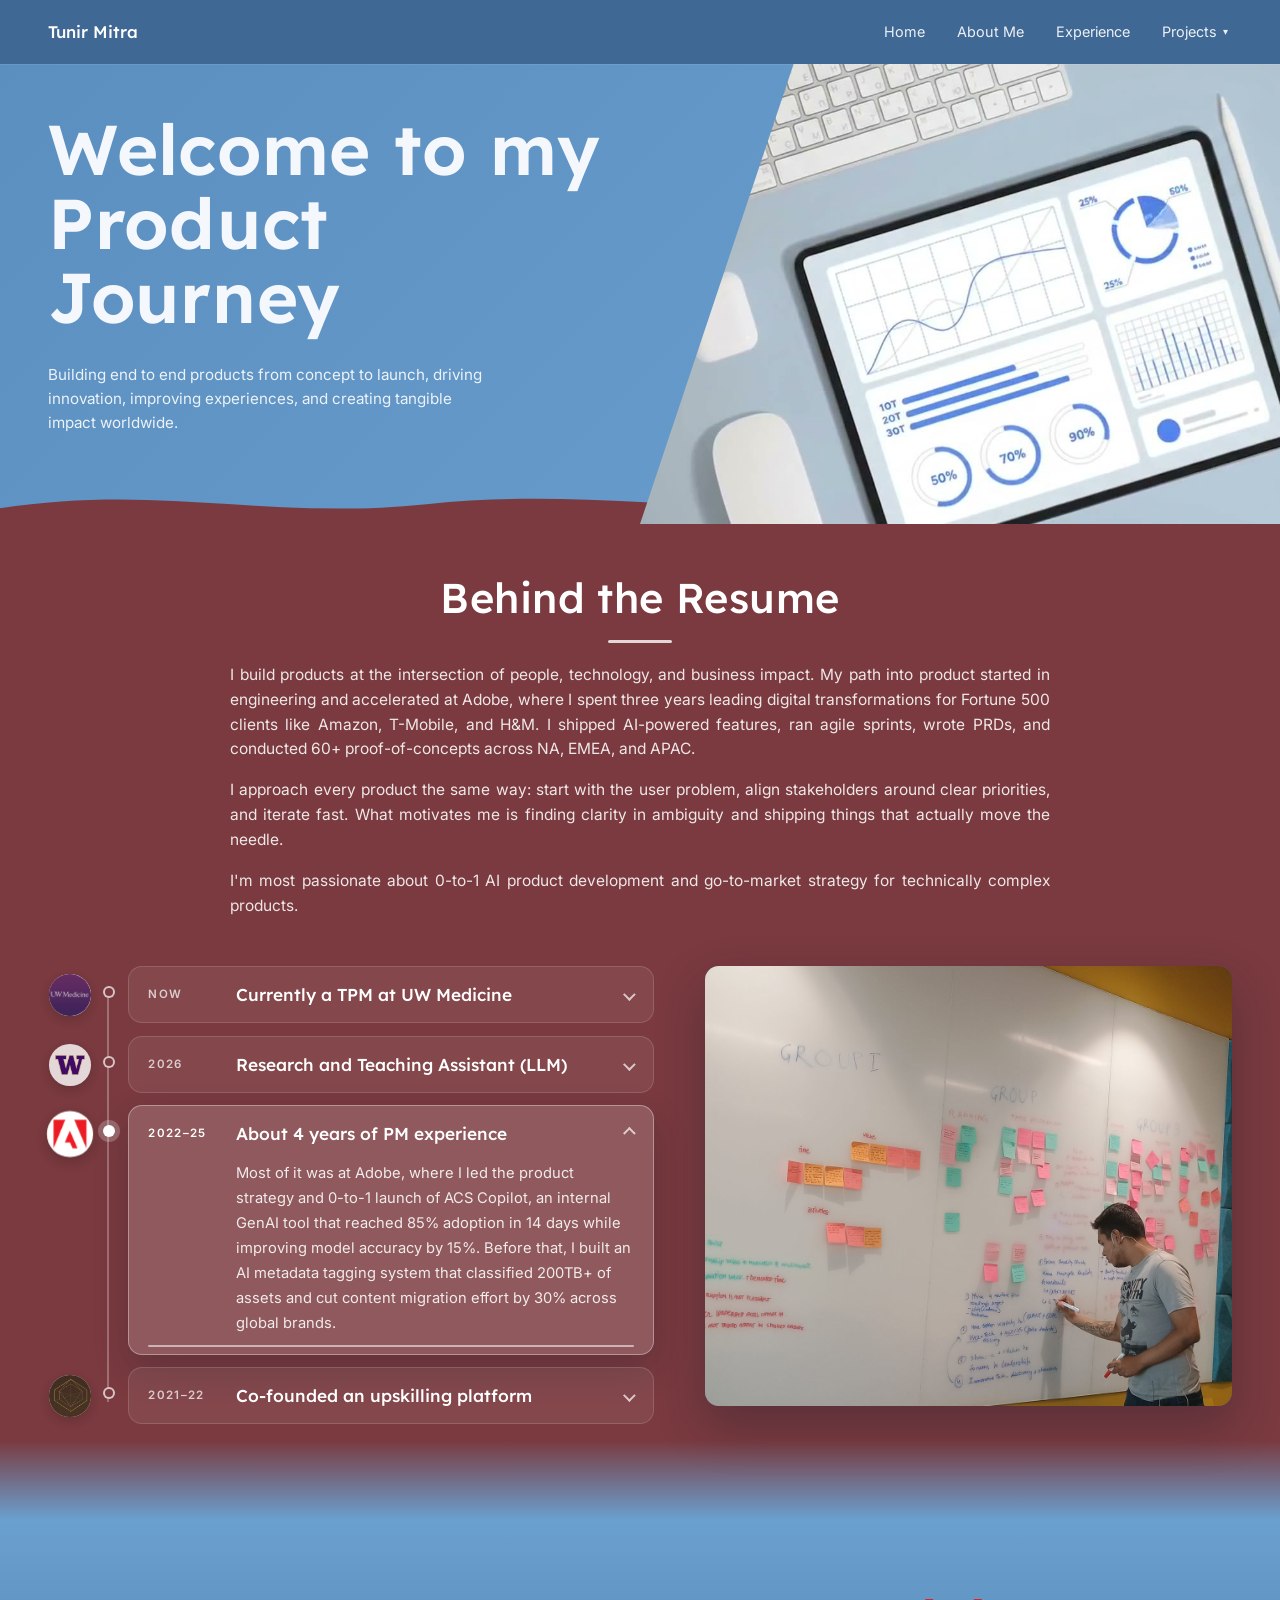
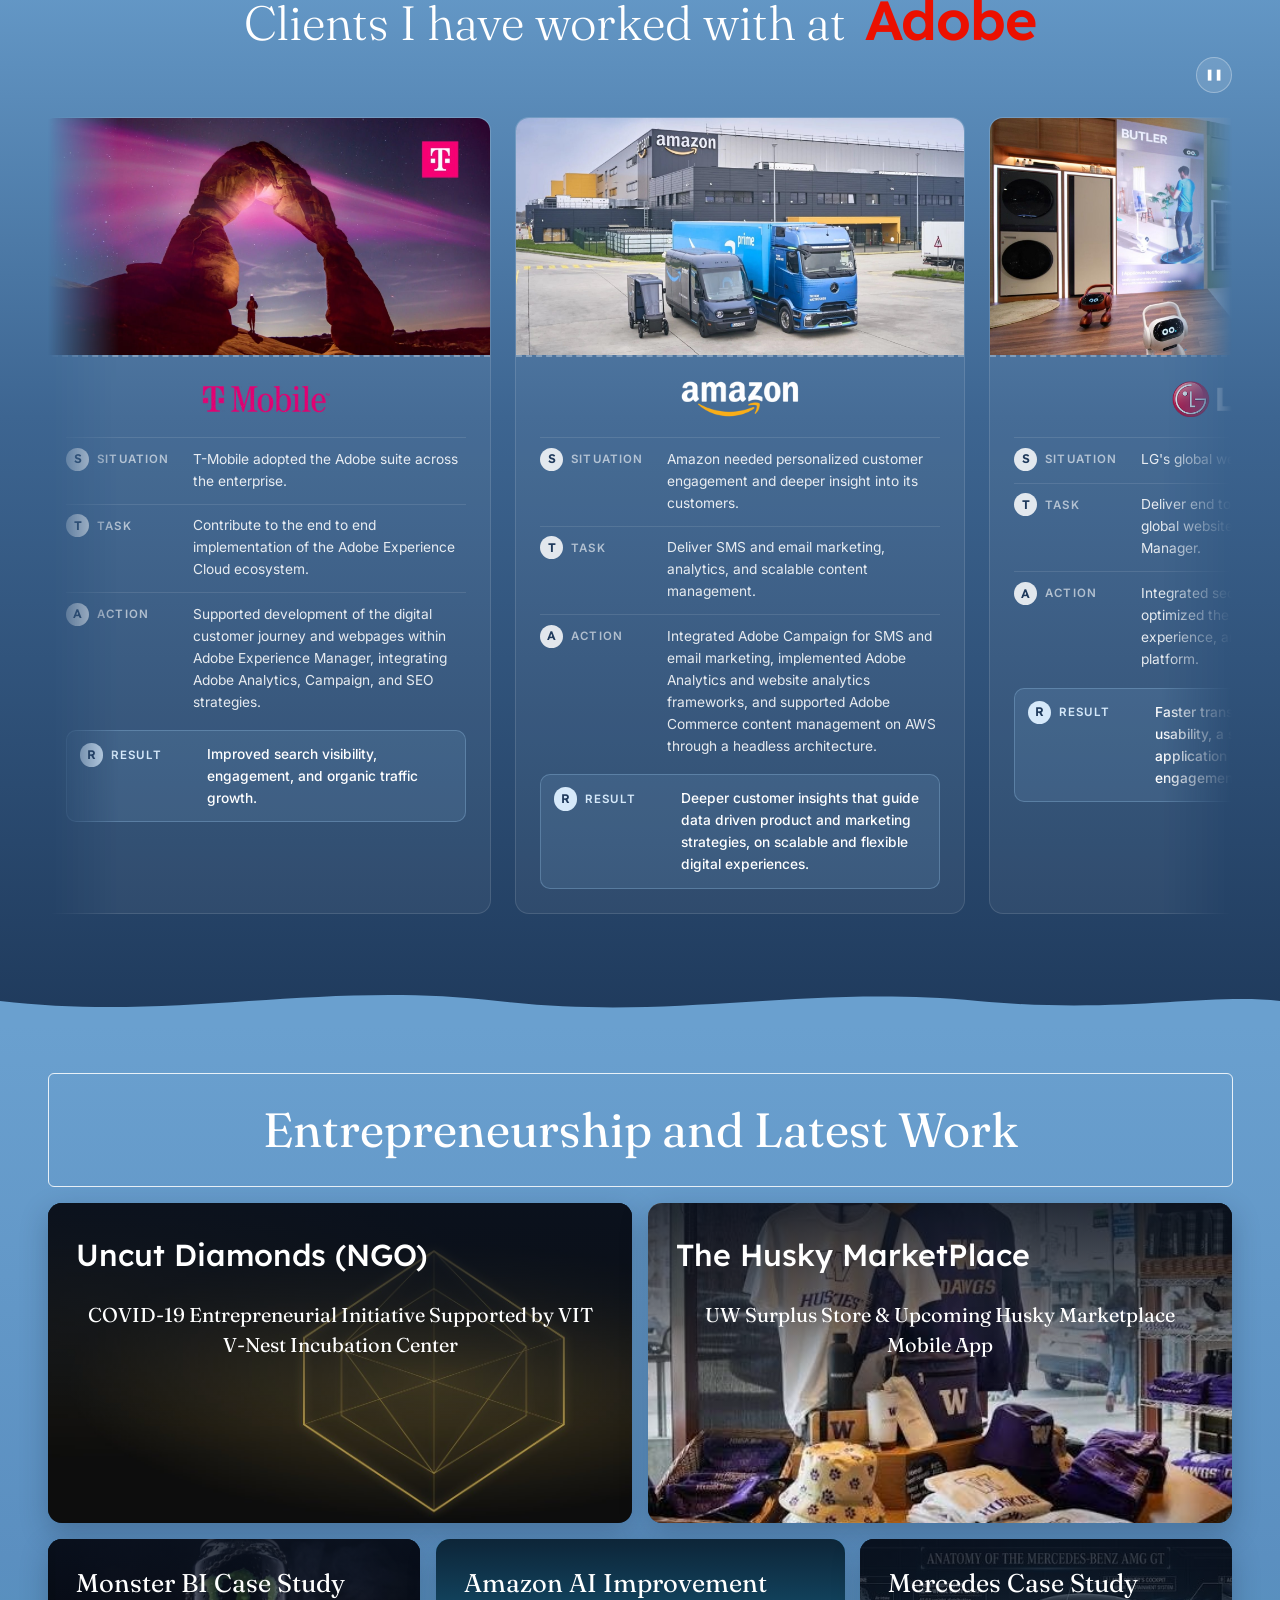
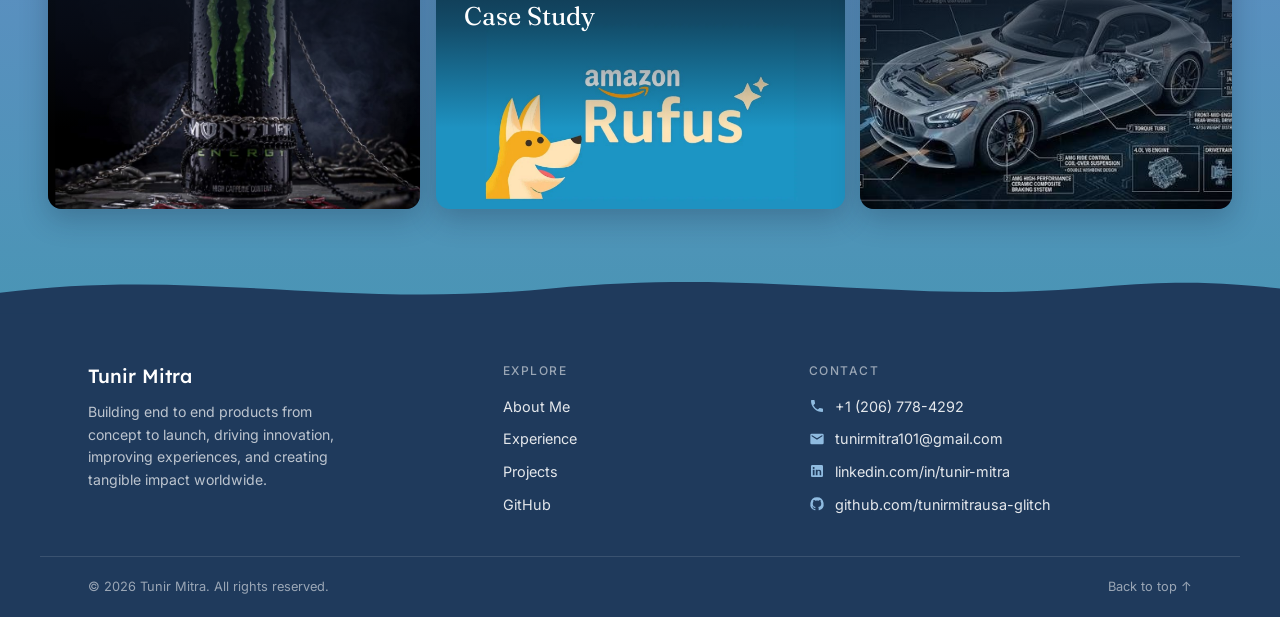
==== commit 6a5e4827: "Add images, hero video, Behind the Resume timeline, and GitHub links - Hero: looping background vide" ====
--- a/index.html
+++ b/index.html
@@ -25,7 +25,7 @@
       <a href="about.html">About Me</a>
       <a href="#experience">Experience</a>
       <div class="dropdown">
-        <button class="dropdown__trigger" aria-haspopup="true">Projects <span class="chev">&#9662;</span></button>
+        <a class="dropdown__trigger" href="#projects">Projects</a><button class="dropdown__chev" type="button" aria-label="Show project list" aria-expanded="false">&#9662;</button>
         <div class="dropdown__menu">
           <a href="projects/uncut-diamonds.html">Uncut Diamonds (NGO)</a>
           <a href="projects/husky-market.html">The Husky MarketPlace</a>
@@ -45,8 +45,10 @@
         <p>Building end to end products from concept to launch, driving innovation, improving experiences, and creating tangible impact worldwide.</p>
       </div>
       <div class="hero__media">
-        <!-- Replace with: <img src="images/hero.jpg" alt="..."> -->
-        <div class="img-slot" data-label="Hero image"></div>
+        <!-- Decorative background loop: no controls, not interactive -->
+        <video class="hero__video" src="assets/media/home/hero.mp4" poster="assets/media/home/hero-poster.jpg"
+          autoplay muted loop playsinline preload="auto" disablepictureinpicture disableremoteplayback
+          tabindex="-1" aria-hidden="true"></video>
       </div>
       <svg class="divider divider--bottom" viewBox="0 0 1440 60" preserveAspectRatio="none" aria-hidden="true">
         <path d="M0,40 C180,10 300,55 480,35 C660,15 780,50 960,30 C1140,10 1280,45 1440,25 L1440,60 L0,60 Z" />
@@ -61,15 +63,52 @@
         <p>I approach every product the same way: start with the user problem, align stakeholders around clear priorities, and iterate fast. What motivates me is finding clarity in ambiguity and shipping things that actually move the needle.</p>
         <p>I'm most passionate about 0-to-1 AI product development and go-to-market strategy for technically complex products.</p>
       </div>
-    </section>
-
-    <section class="split">
-      <div class="split__media">
-        <div class="img-slot" data-label="Photo of me presenting"></div>
-      </div>
-      <div class="split__card">
-        <p class="split__title">About 4 years of PM work experience at Adobe</p>
-        <div class="img-slot img-slot--small" data-label="Adobe logo"></div>
+
+      <div class="journey">
+        <ol class="journey__list">
+          <li class="journey__item" data-tone="#3f3270" data-duration="6000">
+            <span class="journey__logo journey__logo--fill"><img src="assets/media/home/logo-uwmed-mark.png" alt="UW Medicine" /></span>
+            <button class="journey__head" type="button" aria-expanded="false" aria-controls="journey-0" data-i="0">
+              <span class="journey__when">Now</span>
+              <span class="journey__title">Currently a TPM at UW Medicine</span>
+              <span class="journey__chev" aria-hidden="true"></span>
+            </button>
+            <div class="journey__body" id="journey-0"><div><p>I'm leading the pilot of agentic AI tools like PM Lite and NebulaONE across 10+ healthcare projects, cutting setup time by 20% with 100% adoption. I've also redesigned intake and ticket workflows in Power Automate, reducing reporting effort by 40% and saving teams more than 15 hours every single week across projects.</p></div></div>
+          </li>
+          <li class="journey__item" data-tone="#5e4530" data-duration="6000">
+            <span class="journey__logo"><img src="assets/media/home/logo-uw-mark.png" alt="University of Washington" /></span>
+            <button class="journey__head" type="button" aria-expanded="false" aria-controls="journey-1" data-i="1">
+              <span class="journey__when">2026</span>
+              <span class="journey__title">Research and Teaching Assistant (LLM)</span>
+              <span class="journey__chev" aria-hidden="true"></span>
+            </button>
+            <div class="journey__body" id="journey-1"><div><p>As a research and teaching assistant, I support the course Building and Applying Large Language Models at the University of Washington Information School. Reviewing how students approach LLM problems has made me much better at explaining technical ideas simply and spotting exactly where people tend to get stuck along the way.</p></div></div>
+          </li>
+          <li class="journey__item is-open" data-tone="#7a3a3f" data-duration="7500">
+            <span class="journey__logo"><img src="assets/media/home/logo-adobe-mark.png" alt="Adobe" /></span>
+            <button class="journey__head" type="button" aria-expanded="true" aria-controls="journey-2" data-i="2">
+              <span class="journey__when">2022–25</span>
+              <span class="journey__title">About 4 years of PM experience</span>
+              <span class="journey__chev" aria-hidden="true"></span>
+            </button>
+            <div class="journey__body" id="journey-2"><div><p>Most of it was at Adobe, where I led the product strategy and 0-to-1 launch of ACS Copilot, an internal GenAI tool that reached 85% adoption in 14 days while improving model accuracy by 15%. Before that, I built an AI metadata tagging system that classified 200TB+ of assets and cut content migration effort by 30% across global brands.</p></div></div>
+          </li>
+          <li class="journey__item" data-tone="#3a4863" data-duration="6000">
+            <span class="journey__logo journey__logo--fill"><img src="assets/media/home/logo-uncut-mark.png" alt="Uncut Diamonds" /></span>
+            <button class="journey__head" type="button" aria-expanded="false" aria-controls="journey-3" data-i="3">
+              <span class="journey__when">2021–22</span>
+              <span class="journey__title">Co-founded an upskilling platform</span>
+              <span class="journey__chev" aria-hidden="true"></span>
+            </button>
+            <div class="journey__body" id="journey-3"><div><p>During Covid, I co-founded Uncut Diamonds, a 0-to-1 upskilling and freelance marketplace for people who had lost their jobs during the pandemic. I owned the product vision, roadmap, and go-to-market, onboarding 330+ job seekers in our first 45 days and using GA4 to find and fix the exact points where they dropped off.</p></div></div>
+          </li>
+        </ol>
+        <figure class="journey__media">
+          <img class="journey__img" src="assets/media/home/journey-uwmed.jpg" alt="Tunir outside UW Medicine" loading="lazy" style="object-position: 50% 40%" />
+          <img class="journey__img" src="assets/media/home/journey-ta.jpg" alt="Tunir presenting a migration journey on a screen" loading="lazy" style="object-position: 50% 45%" />
+          <img class="journey__img is-on" src="assets/media/home/journey-adobe.jpg" alt="Mapping ideas on a whiteboard during a product workshop" loading="lazy" style="object-position: 50% 50%" />
+          <img class="journey__img" src="assets/media/home/journey-uncut.jpg" alt="Group photo at an Uncut Diamonds community event" loading="lazy" style="object-position: 50% 55%" />
+        </figure>
       </div>
     </section>
 
@@ -84,9 +123,9 @@
         <div class="clients__viewport" aria-roledescription="carousel" aria-label="Clients I have worked with at Adobe">
           <div class="clients__track">
         <article class="client">
-          <div class="img-slot client__img" data-label="T-Mobile image"></div>
-          <div class="client__body">
-            <h3 class="client__name client__name--tmobile">T&middot;Mobile</h3>
+          <img class="client__img" src="assets/media/home/client-tmobile.jpg" alt="T-Mobile brand artwork" loading="lazy" width="1600" height="900" />
+          <div class="client__body">
+            <h3 class="client__name"><img class="client__logo client__logo--tmobile" src="assets/media/home/logo-tmobile.png" alt="T-Mobile" width="179" height="44" /></h3>
             <dl class="star">
               <div class="star__row"><dt><span class="star__letter">S</span>Situation</dt><dd>T-Mobile adopted the Adobe suite across the enterprise.</dd></div>
               <div class="star__row"><dt><span class="star__letter">T</span>Task</dt><dd>Contribute to the end to end implementation of the Adobe Experience Cloud ecosystem.</dd></div>
@@ -97,9 +136,9 @@
         </article>
 
         <article class="client">
-          <div class="img-slot client__img" data-label="Amazon image"></div>
-          <div class="client__body">
-            <h3 class="client__name client__name--amazon">amazon</h3>
+          <img class="client__img" src="assets/media/home/client-amazon.jpg" alt="Amazon fulfillment center with Prime delivery vehicles" loading="lazy" width="1600" height="916" />
+          <div class="client__body">
+            <h3 class="client__name"><img class="client__logo client__logo--amazon" src="assets/media/home/logo-amazon.png" alt="Amazon" width="171" height="55" /></h3>
             <dl class="star">
               <div class="star__row"><dt><span class="star__letter">S</span>Situation</dt><dd>Amazon needed personalized customer engagement and deeper insight into its customers.</dd></div>
               <div class="star__row"><dt><span class="star__letter">T</span>Task</dt><dd>Deliver SMS and email marketing, analytics, and scalable content management.</dd></div>
@@ -110,9 +149,9 @@
         </article>
 
         <article class="client">
-          <div class="img-slot client__img" data-label="LG image"></div>
-          <div class="client__body">
-            <h3 class="client__name client__name--lg">LG</h3>
+          <img class="client__img" src="assets/media/home/client-lg.jpg" alt="LG smart home showroom" loading="lazy" width="1600" height="1066" />
+          <div class="client__body">
+            <h3 class="client__name"><img class="client__logo client__logo--lg" src="assets/media/home/logo-lg.png" alt="LG" width="159" height="68" /></h3>
             <dl class="star">
               <div class="star__row"><dt><span class="star__letter">S</span>Situation</dt><dd>LG's global website and careers platform.</dd></div>
               <div class="star__row"><dt><span class="star__letter">T</span>Task</dt><dd>Deliver end to end development of LG's global website on Adobe Experience Manager.</dd></div>
@@ -123,9 +162,9 @@
         </article>
 
         <article class="client">
-          <div class="img-slot client__img" data-label="Samsung image"></div>
-          <div class="client__body">
-            <h3 class="client__name client__name--samsung">SAMSUNG</h3>
+          <img class="client__img" src="assets/media/home/client-samsung.jpg" alt="Samsung pavilion at CES 2025" loading="lazy" width="1280" height="720" />
+          <div class="client__body">
+            <h3 class="client__name"><img class="client__logo client__logo--samsung" src="assets/media/home/logo-samsung.png" alt="Samsung" width="151" height="30" /></h3>
             <dl class="star">
               <div class="star__row"><dt><span class="star__letter">S</span>Situation</dt><dd>Samsung's digital experience initiatives within its strategic partnership with Adobe.</dd></div>
               <div class="star__row"><dt><span class="star__letter">T</span>Task</dt><dd>Power data driven marketing and personalized customer engagement.</dd></div>
@@ -149,7 +188,7 @@
 
       <div class="projects__row projects__row--two">
         <a class="project" id="uncut-diamonds" href="projects/uncut-diamonds.html">
-          <div class="img-slot project__bg" data-label="Uncut Diamonds image"></div>
+          <img class="project__bg" src="assets/media/home/project-uncut.jpg" alt="" loading="lazy" />
           <div class="project__overlay">
             <h3 class="project__name">Uncut Diamonds (NGO)</h3>
             <p class="project__sub">COVID-19 Entrepreneurial Initiative Supported by VIT V-Nest Incubation Center</p>
@@ -157,7 +196,7 @@
         </a>
 
         <a class="project" id="husky-marketplace" href="projects/husky-market.html">
-          <div class="img-slot project__bg" data-label="Husky MarketPlace image"></div>
+          <img class="project__bg" src="assets/media/home/project-husky.jpg" alt="" loading="lazy" />
           <div class="project__overlay">
             <h3 class="project__name">The Husky MarketPlace</h3>
             <p class="project__sub">UW Surplus Store &amp; Upcoming Husky Marketplace Mobile App</p>
@@ -167,21 +206,21 @@
 
       <div class="projects__row projects__row--three">
         <a class="project project--short" id="monster" href="projects/monster-bi.html">
-          <div class="img-slot project__bg" data-label="Monster image"></div>
+          <img class="project__bg" src="assets/media/monster/can.jpg" alt="" loading="lazy" />
           <div class="project__overlay">
             <h3 class="project__name project__name--serif">Monster BI Case Study</h3>
           </div>
         </a>
 
         <a class="project project--short" id="amazon-ai" href="projects/amazon-rufus.html">
-          <div class="img-slot project__bg" data-label="Amazon AI image"></div>
+          <img class="project__bg" src="assets/media/home/project-amazon.jpg" alt="" loading="lazy" />
           <div class="project__overlay">
             <h3 class="project__name project__name--serif">Amazon AI Improvement Case Study</h3>
           </div>
         </a>
 
         <a class="project project--short" id="mercedes" href="projects/mercedes.html">
-          <div class="img-slot project__bg" data-label="Mercedes image"></div>
+          <img class="project__bg" src="assets/media/home/project-mercedes.jpg" alt="" loading="lazy" />
           <div class="project__overlay">
             <h3 class="project__name project__name--serif">Mercedes Case Study</h3>
           </div>
@@ -209,6 +248,7 @@
             <li><a href="about.html">About Me</a></li>
             <li><a href="#experience">Experience</a></li>
             <li><a href="#projects">Projects</a></li>
+            <li><a href="https://github.com/tunirmitrausa-glitch" target="_blank" rel="noopener">GitHub</a></li>
           </ul>
         </div>
 
@@ -217,7 +257,7 @@
           <ul class="footer__contact">
             <li>
               <svg viewBox="0 0 24 24" aria-hidden="true"><path d="M6.6 10.8a15.1 15.1 0 0 0 6.6 6.6l2.2-2.2c.3-.3.7-.4 1-.2 1.1.4 2.3.6 3.6.6.6 0 1 .4 1 1V20c0 .6-.4 1-1 1A17 17 0 0 1 3 4c0-.6.4-1 1-1h3.5c.6 0 1 .4 1 1 0 1.3.2 2.5.6 3.6.1.3 0 .7-.2 1l-2.3 2.2z"/></svg>
-              <a href="tel:+12065794528">+1 (206) 579-4528</a>
+              <a href="tel:+12067784292">+1 (206) 778-4292</a>
             </li>
             <li>
               <svg viewBox="0 0 24 24" aria-hidden="true"><path d="M20 4H4a2 2 0 0 0-2 2v12a2 2 0 0 0 2 2h16a2 2 0 0 0 2-2V6a2 2 0 0 0-2-2zm0 4-8 5-8-5V6l8 5 8-5v2z"/></svg>
@@ -226,6 +266,10 @@
             <li>
               <svg viewBox="0 0 24 24" aria-hidden="true"><path d="M19 3a2 2 0 0 1 2 2v14a2 2 0 0 1-2 2H5a2 2 0 0 1-2-2V5a2 2 0 0 1 2-2h14zM8.3 18.3V10H5.7v8.3h2.6zM7 8.9a1.5 1.5 0 1 0 0-3 1.5 1.5 0 0 0 0 3zm11.3 9.4v-4.6c0-2.4-1.3-3.6-3.1-3.6-1.4 0-2.1.8-2.4 1.3V10h-2.6v8.3h2.6v-4.4c0-1.2.2-2.3 1.7-2.3s1.5 1.4 1.5 2.4v4.3h2.3z"/></svg>
               <a href="https://www.linkedin.com/in/tunir-mitra/" target="_blank" rel="noopener">linkedin.com/in/tunir-mitra</a>
+            </li>
+            <li>
+              <svg viewBox="0 0 24 24" aria-hidden="true"><path d="M12 2a10 10 0 0 0-3.16 19.49c.5.09.68-.22.68-.48v-1.7c-2.78.6-3.37-1.34-3.37-1.34-.45-1.16-1.11-1.47-1.11-1.47-.91-.62.07-.61.07-.61 1 .07 1.53 1.03 1.53 1.03.89 1.53 2.34 1.09 2.91.83.09-.65.35-1.09.63-1.34-2.22-.25-4.55-1.11-4.55-4.94 0-1.09.39-1.98 1.03-2.68-.1-.25-.45-1.27.1-2.65 0 0 .84-.27 2.75 1.02a9.5 9.5 0 0 1 5 0c1.91-1.29 2.75-1.02 2.75-1.02.55 1.38.2 2.4.1 2.65.64.7 1.03 1.59 1.03 2.68 0 3.84-2.34 4.68-4.57 4.93.36.31.68.92.68 1.85v2.74c0 .27.18.58.69.48A10 10 0 0 0 12 2z"/></svg>
+              <a href="https://github.com/tunirmitrausa-glitch" target="_blank" rel="noopener">github.com/tunirmitrausa-glitch</a>
             </li>
           </ul>
         </div>
--- a/assets/css/site.css
+++ b/assets/css/site.css
@@ -69,9 +69,14 @@
   text-align: center;
 }
 .hero__media img,
-.split__media img,
 .client__img,
 .project__bg { object-fit: cover; }
+img.client__img { display: block; width: 100%; }
+img.project__bg { width: 100%; height: 100%; transition: scale 0.6s cubic-bezier(0.2, 0.7, 0.2, 1); }
+.project:hover img.project__bg { scale: 1.05; }
+/* Rufus is a flat logo: sit it below the title on its own blue */
+#amazon-ai { background: #1e92c1; }
+#amazon-ai img.project__bg { top: auto; bottom: 0; height: 72%; object-fit: contain; object-position: center bottom; }
 
 /* ============ Shared headings ============ */
 .heading-sans {
@@ -136,15 +141,19 @@
 .nav__links a:hover,
 .dropdown__trigger:hover { opacity: 1; }
 
-.dropdown { position: relative; }
-.dropdown__trigger {
+.dropdown { position: relative; display: flex; align-items: center; gap: 2px; }
+.dropdown__chev {
+  padding: 4px;
+  font-size: 0.7em;
+  color: var(--white);
   background: none;
   border: 0;
-  font: inherit;
+  opacity: 0.9;
   cursor: pointer;
-  padding: 0;
-}
-.chev { font-size: 0.7em; margin-left: 2px; }
+  transition: opacity 0.2s, rotate 0.2s;
+}
+.dropdown__chev:hover { opacity: 1; }
+.dropdown.open .dropdown__chev { rotate: 180deg; }
 .dropdown__menu {
   position: absolute;
   right: 0;
@@ -235,12 +244,40 @@
   border-radius: 0;
 }
 .hero .divider { z-index: 1; }
+.hero__video {
+  display: block;
+  width: 100%;
+  height: 100%;
+  object-fit: cover;
+  object-position: 40% center;
+  pointer-events: none;   /* no clicks, taps, or right-click menu */
+  user-select: none;
+}
+/* Hide any browser-supplied play overlay (e.g. iOS Low Power Mode) */
+.hero__video::-webkit-media-controls,
+.hero__video::-webkit-media-controls-start-playback-button { display: none !important; -webkit-appearance: none; }
 
 /* ============ About ============ */
 .about {
-  padding: 2.5rem clamp(16px, 4vw, 48px) 2rem;
-  background: var(--blue-500);
-}
+  position: relative;
+  padding: 2.5rem clamp(16px, 4vw, 48px) 5rem;
+  background-color: var(--about-bg, var(--blue-500));
+  transition: background-color 0.7s ease;
+}
+/* soft hand-off into the clients section below, whatever the tone */
+.about::after {
+  content: "";
+  position: absolute;
+  left: 0;
+  right: 0;
+  bottom: 0;
+  height: 5rem;
+  background: linear-gradient(transparent, var(--blue-400));
+  pointer-events: none;
+}
+.about > * { position: relative; z-index: 1; }
+/* the hero's wave sits on top of this section, so it follows the tone too */
+.hero .divider path { fill: var(--about-bg, var(--blue-500)); transition: fill 0.7s ease; }
 .about__body {
   max-width: 820px;
   margin: 1.25rem auto 0;
@@ -250,43 +287,205 @@
 }
 .about__body p { margin: 0 0 1rem; }
 
-/* ============ Split ============ */
-.split {
-  display: grid;
-  grid-template-columns: 1fr 1fr;
-  gap: 8px;
-  padding: 0 4px;
-  background: var(--blue-500);
-}
-.split__media,
-.split__card { min-height: 340px; }
-.split__media .img-slot { border-radius: 0; }
-.split__card {
+/* ============ Behind the Resume: journey (bars left, photo right) ============ */
+.journey {
+  display: grid;
+  grid-template-columns: minmax(0, 1.15fr) minmax(0, 1fr);
+  gap: clamp(1.5rem, 4vw, 3.5rem);
+  align-items: stretch;
+  max-width: var(--max);
+  margin: 3rem auto 1rem;
+}
+.journey__list {
   position: relative;
-  background: linear-gradient(135deg, #f5f5f5 0%, #d9d9d9 55%, #ffffff 100%);
-  color: #2b2b2b;
-  padding: clamp(1.5rem, 4vw, 3.5rem);
   display: flex;
   flex-direction: column;
-  justify-content: space-between;
-}
-.split__title {
-  font-family: var(--font-serif);
-  font-size: clamp(1.5rem, 2.8vw, 2.2rem);
-  line-height: 1.35;
+  gap: 0.75rem;
   margin: 0;
-  max-width: 420px;
-}
-.split__card .img-slot {
-  align-self: flex-end;
-  width: 140px;
-  height: 120px;
-  min-height: 0;
-  border-color: rgba(0, 0, 0, 0.25);
-  background: rgba(0, 0, 0, 0.04);
-  border-radius: 8px;
-}
-.split__card .img-slot::after { color: rgba(0, 0, 0, 0.45); }
+  padding: 0 0 0 5rem;
+  list-style: none;
+}
+/* the timeline line */
+.journey__list::before {
+  content: "";
+  position: absolute;
+  top: 1.4rem;
+  bottom: 1.4rem;
+  left: 3.7rem;
+  width: 2px;
+  background: rgba(255, 255, 255, 0.28);
+}
+.journey__item {
+  position: relative;
+  background: rgba(255, 255, 255, 0.07);
+  border: 1px solid rgba(255, 255, 255, 0.14);
+  border-radius: 14px;
+  transition: background 0.35s, border-color 0.35s, box-shadow 0.35s;
+}
+.journey__item::before {             /* timeline dot */
+  content: "";
+  position: absolute;
+  top: 1.2rem;
+  left: -1.62rem;
+  width: 12px;
+  height: 12px;
+  border-radius: 50%;
+  background: var(--about-bg, var(--blue-500));
+  border: 2px solid rgba(255, 255, 255, 0.7);
+  transition: background 0.7s, box-shadow 0.3s;
+}
+.journey__item:hover { background: rgba(255, 255, 255, 0.11); }
+/* organisation logo, left of the timeline */
+.journey__logo {
+  position: absolute;
+  top: 0.45rem;
+  left: -5rem;
+  display: grid;
+  place-items: center;
+  width: 2.6rem;
+  height: 2.6rem;
+  padding: 0.35rem;
+  overflow: hidden;
+  background: #fff;
+  border-radius: 50%;
+  box-shadow: 0 4px 12px rgba(0, 0, 0, 0.2);
+  opacity: 0.8;
+  transition: opacity 0.3s, scale 0.3s;
+}
+.journey__logo img { width: 100%; height: 100%; object-fit: contain; }
+.journey__logo--fill { padding: 0; }
+.journey__logo--fill img { object-fit: cover; }
+.journey__item.is-open .journey__logo { opacity: 1; scale: 1.1; }
+/* thin progress bar showing when the next card opens */
+.journey__item::after {
+  content: "";
+  position: absolute;
+  left: 1.2rem;
+  right: 1.2rem;
+  bottom: 0.45rem;
+  height: 2px;
+  border-radius: 2px;
+  background: rgba(255, 255, 255, 0.55);
+  transform-origin: left;
+  transform: scaleX(0);
+  opacity: 0;
+}
+.journey__item.is-open.is-timing::after {
+  opacity: 1;
+  animation: journey-progress var(--dur, 6000ms) linear forwards;
+}
+.journey.is-paused .journey__item.is-open::after { animation-play-state: paused; }
+@keyframes journey-progress { to { transform: scaleX(1); } }
+@media (prefers-reduced-motion: reduce) { .journey__item::after { display: none; } }
+.journey__item.is-open {
+  background: rgba(255, 255, 255, 0.16);
+  border-color: rgba(255, 255, 255, 0.35);
+  box-shadow: 0 14px 34px rgba(15, 28, 46, 0.22);
+}
+.journey__item.is-open::before { background: var(--white); box-shadow: 0 0 0 5px rgba(255, 255, 255, 0.22); }
+.journey__head {
+  display: grid;
+  grid-template-columns: auto 1fr auto;
+  align-items: center;
+  gap: 0.9rem;
+  width: 100%;
+  padding: 1rem 1.2rem;
+  font: inherit;
+  color: var(--white);
+  text-align: left;
+  background: none;
+  border: 0;
+  cursor: pointer;
+}
+.journey__when {
+  min-width: 4.6rem;
+  font-size: 0.72rem;
+  font-weight: 600;
+  letter-spacing: 0.12em;
+  text-transform: uppercase;
+  color: rgba(255, 255, 255, 0.72);
+}
+.journey__item.is-open .journey__when { color: var(--white); }
+.journey__title { font-family: var(--font-display); font-size: 1.08rem; font-weight: 500; line-height: 1.35; }
+.journey__chev {
+  width: 0.55rem;
+  height: 0.55rem;
+  border-right: 2px solid currentColor;
+  border-bottom: 2px solid currentColor;
+  rotate: 45deg;
+  opacity: 0.7;
+  transition: rotate 0.3s;
+}
+.journey__item.is-open .journey__chev { rotate: 225deg; }
+/* smooth height animation via grid rows */
+.journey__body {
+  display: grid;
+  grid-template-rows: 0fr;
+  transition: grid-template-rows 0.4s cubic-bezier(0.2, 0.7, 0.2, 1);
+}
+.journey__item.is-open .journey__body { grid-template-rows: 1fr; }
+.journey__body > div { overflow: hidden; }
+.journey__title small {
+  display: block;
+  margin-top: 0.15rem;
+  font-family: var(--font-body);
+  font-size: 0.78rem;
+  font-weight: 400;
+  color: rgba(255, 255, 255, 0.72);
+}
+.journey__body > div { padding: 0 1.2rem 0 calc(1.2rem + 4.6rem + 0.9rem); }
+.journey__body > div > :last-child { margin-bottom: 1.1rem; }
+.journey__role { margin: 0.5rem 0 0.35rem; }
+.journey__role b, .journey__role span { display: block; }
+.journey__role b { font-family: var(--font-display); font-size: 0.92rem; font-weight: 500; }
+.journey__role span { font-size: 0.76rem; color: rgba(255, 255, 255, 0.72); }
+.journey__body ul { margin: 0 0 0.4rem; padding-left: 1rem; }
+.journey__body li {
+  margin-bottom: 0.4rem;
+  font-size: 0.86rem;
+  line-height: 1.6;
+  color: var(--off-white);
+}
+.journey__body li::marker { color: var(--blue-300); }
+.journey__body p { margin: 0; font-size: 0.92rem; line-height: 1.7; color: var(--off-white); }
+/* every open card is the same height: 6 lines */
+@media (min-width: 861px) {
+  .journey__body p { min-height: calc(1.7em * 6); }
+}
+.journey__media {
+  position: sticky;
+  top: calc(var(--nav-h) + 1.5rem);
+  align-self: start;
+  height: min(440px, 60vh);
+  margin: 0;
+  overflow: hidden;
+  border-radius: var(--radius);
+  background: var(--blue-700);
+  box-shadow: 0 20px 48px rgba(15, 28, 46, 0.3);
+}
+.journey__img {
+  position: absolute;
+  inset: 0;
+  width: 100%;
+  height: 100%;
+  object-fit: cover;
+  opacity: 0;
+  scale: 1.04;
+  transition: opacity 0.6s ease, scale 1.2s cubic-bezier(0.2, 0.7, 0.2, 1);
+}
+.journey__img.is-on { opacity: 1; scale: 1; }
+.journey__img.img-slot { min-height: 0; border-radius: inherit; }
+@media (max-width: 860px) {
+  .journey { grid-template-columns: 1fr; }
+  .journey__media { position: relative; top: auto; order: -1; height: auto; aspect-ratio: 16 / 10; }
+  .journey__body > div { padding-left: 1.2rem; }
+  .journey__list { padding-left: 4.2rem; }
+  .journey__list::before { left: 2.95rem; }
+  .journey__logo { left: -4.2rem; width: 2.3rem; height: 2.3rem; }
+}
+@media (prefers-reduced-motion: reduce) {
+  .journey__img, .journey__body, .about, .hero .divider path { transition: none; }
+}
 
 /* ============ Clients ============ */
 .clients {
@@ -328,7 +527,7 @@
   width: max-content;
   will-change: transform;
 }
-.clients__track > .client { width: min(520px, 82vw); flex: none; }
+.clients__track > .client { width: min(450px, 82vw); flex: none; }
 .clients__toggle {
   position: absolute;
   top: -3.25rem;
@@ -374,7 +573,7 @@
   box-shadow: 0 18px 40px rgba(10, 20, 40, 0.35);
 }
 .client__img {
-  aspect-ratio: 16 / 6;
+  aspect-ratio: 15 / 8; /* matches the reference cards (~1.87:1) */
   height: auto;
   min-height: 0;
   border: 0;
@@ -383,14 +582,19 @@
 }
 .client__body { padding: 1.25rem 1.5rem 1.5rem; }
 .client__name {
+  display: flex;
+  align-items: center;
+  justify-content: center;
+  height: 2.75rem;
   margin: 0 0 1rem;
-  font-size: 1.9rem;
-  line-height: 1.2;
-}
-.client__name--tmobile { font-family: var(--font-serif); color: #ff3fa4; font-weight: 400; }
-.client__name--amazon  { font-family: var(--font-display); font-weight: 600; letter-spacing: -0.02em; }
-.client__name--lg      { font-family: var(--font-display); font-weight: 600; }
-.client__name--samsung { font-family: var(--font-display); font-weight: 600; font-size: 1.4rem; letter-spacing: 0.08em; padding: 0.3rem 0; }
+}
+/* Brand logos, all set to the same height so the cards line up */
+.client__logo { display: block; width: auto; height: 2.25rem; max-width: 70%; object-fit: contain; object-position: center; }
+/* Optical sizing: equal visual weight rather than equal pixel height */
+.client__logo--tmobile { height: 2rem; }
+.client__logo--amazon  { height: 2.4rem; }
+.client__logo--lg      { height: 2.3rem; }
+.client__logo--samsung { height: 1.4rem; }
 
 .star { margin: 0; display: grid; gap: 0.15rem; }
 .star__row {
@@ -497,7 +701,7 @@
   z-index: 1;
   height: 100%;
   padding: 1.75rem;
-  background: linear-gradient(180deg, rgba(15, 28, 46, 0.55) 0%, rgba(15, 28, 46, 0.1) 70%);
+  background: linear-gradient(180deg, rgba(10, 18, 32, 0.85) 0%, rgba(10, 18, 32, 0.55) 32%, rgba(10, 18, 32, 0) 70%);
 }
 .project__name {
   font-family: var(--font-display);
@@ -630,6 +834,9 @@
   .nav__links.open { display: flex; }
   .nav__links > a,
   .dropdown { width: 100%; padding: 0.6rem 0; }
+  .dropdown { flex-wrap: wrap; }
+  .dropdown__chev { padding: 4px 10px; font-size: 0.85em; }
+  .dropdown__menu { flex-basis: 100%; }
   .dropdown__menu {
     position: static;
     opacity: 1;
@@ -653,8 +860,6 @@
     margin: 2rem calc(-1 * clamp(16px, 4vw, 48px)) -4.5rem;
     clip-path: polygon(0 12%, 100% 0, 100% 100%, 0 100%);
   }
-  .split { grid-template-columns: 1fr; }
-  .split__media, .split__card { min-height: 260px; }
   .star__row { grid-template-columns: 1fr; gap: 0.3rem; }
   .projects__row--two,
   .projects__row--three { grid-template-columns: 1fr; }
@@ -771,10 +976,11 @@
   .js .hero__media {
     opacity: 1 !important;
     transform: none !important;
-    clip-path: none !important;
     animation: none !important;
     transition: none !important;
   }
+  /* Undo reveal clipping, but keep the hero's designed slant */
+  .js .reveal { clip-path: none !important; }
   .clients__title.in .adobe-word { animation: none; }
   .scroll-progress { display: none; }
 }
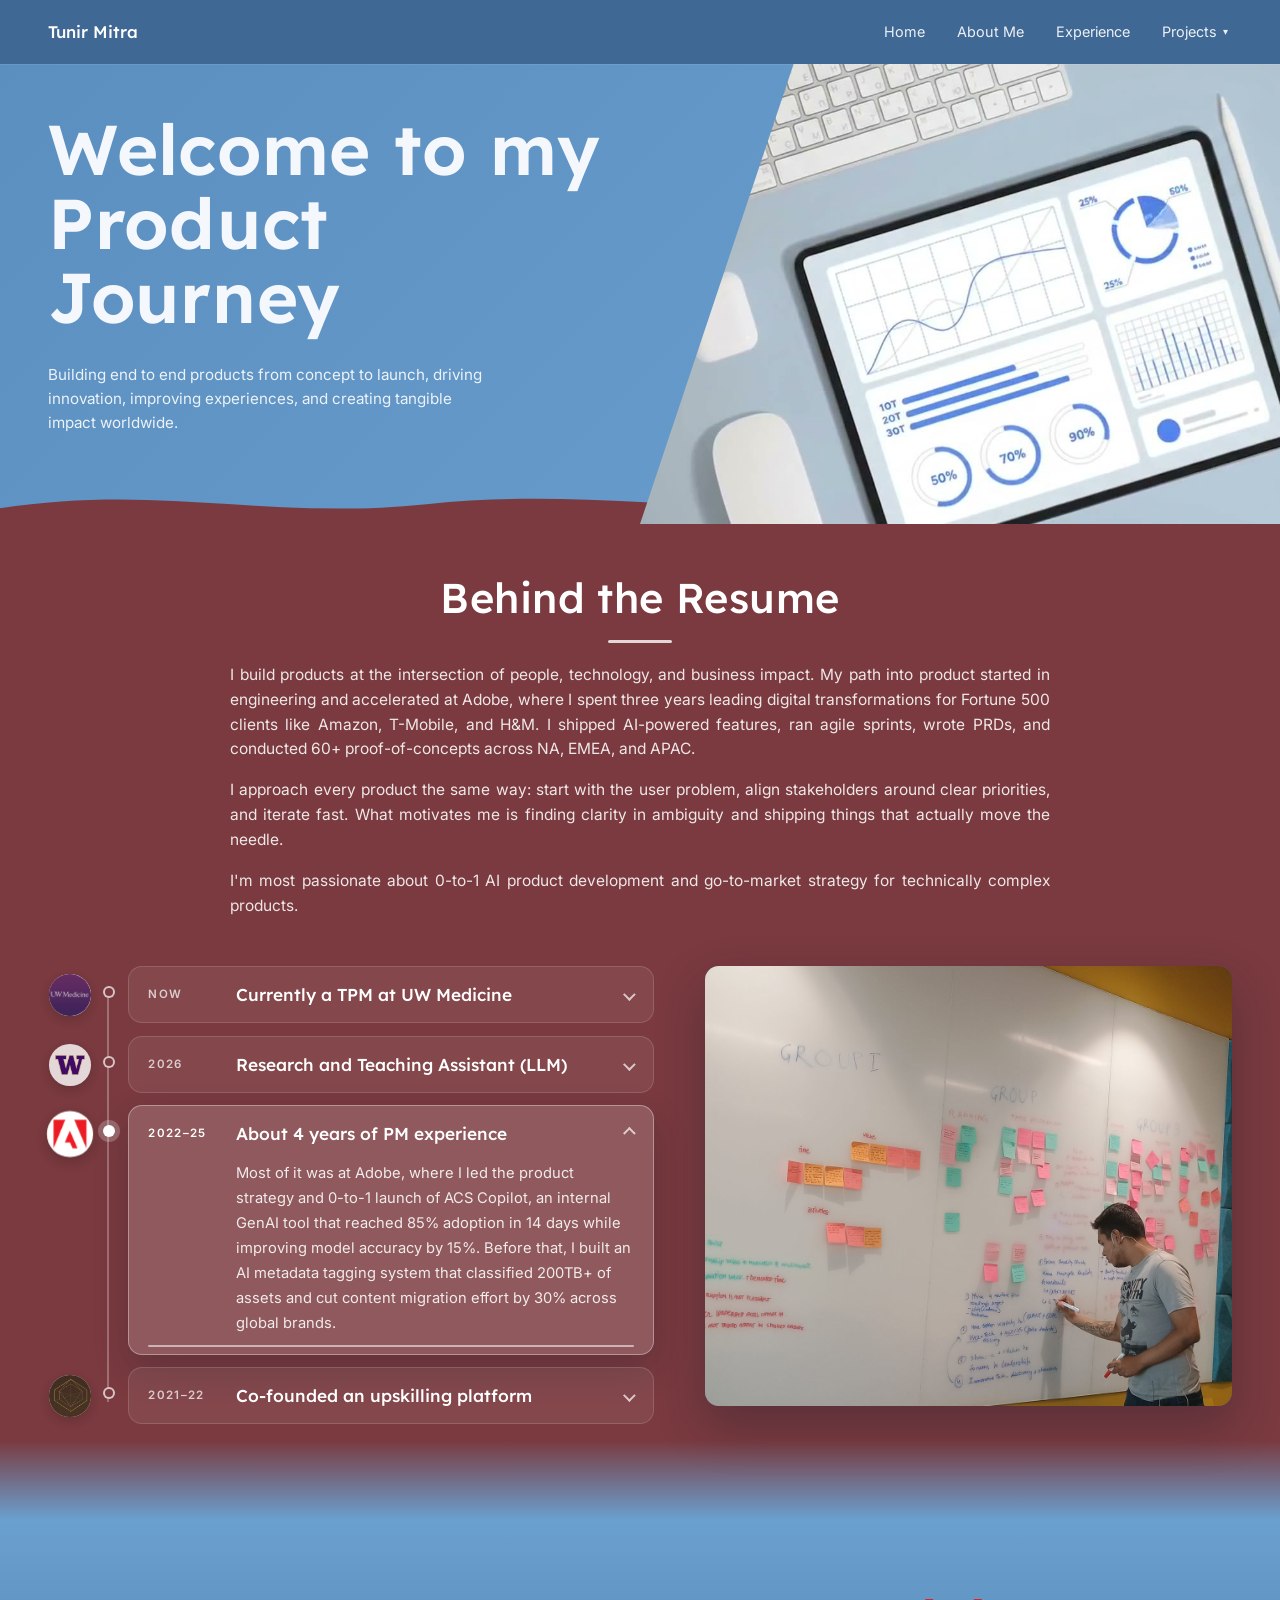
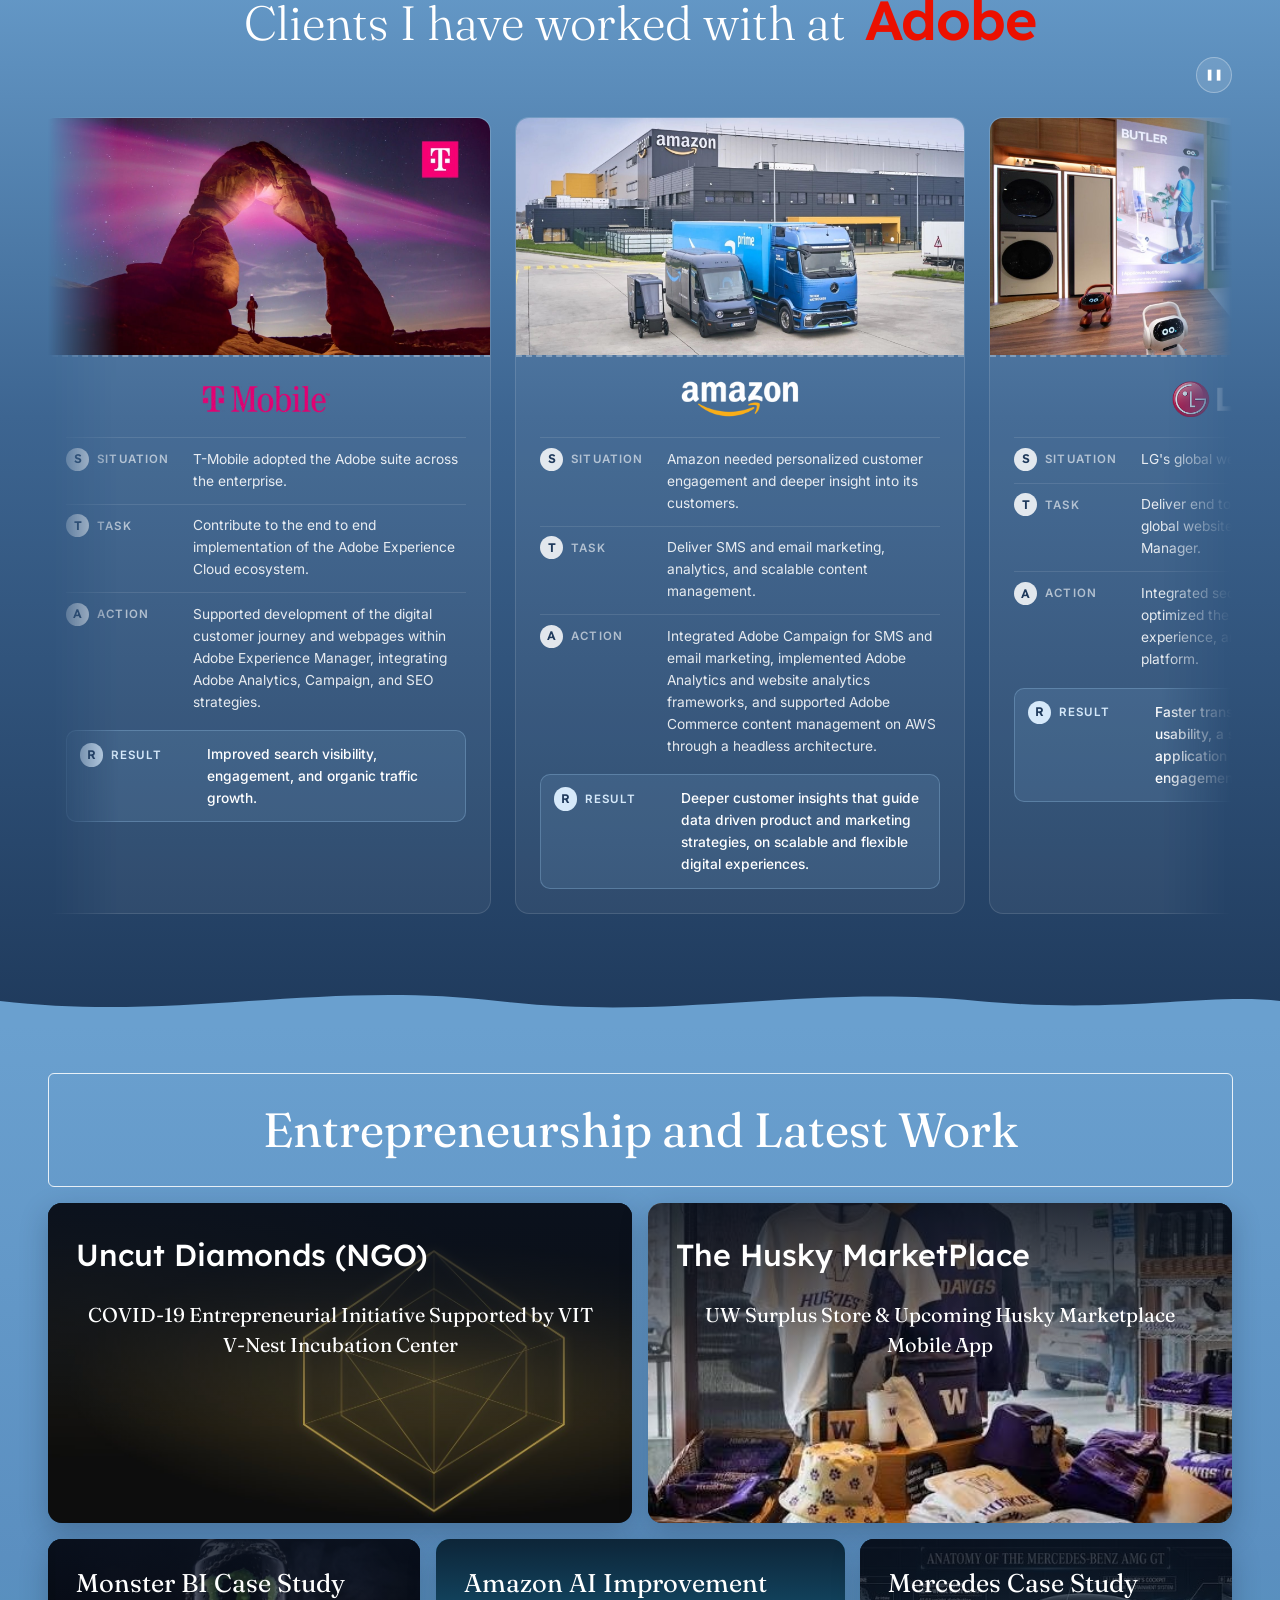
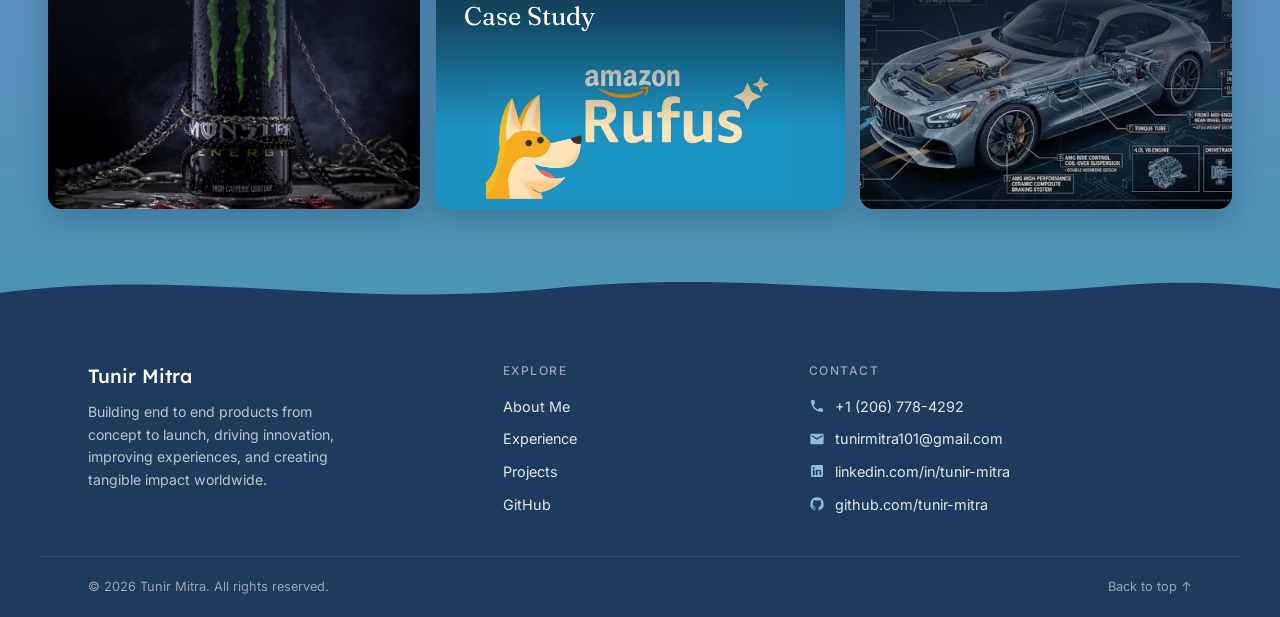
==== commit a2c12227: "Update GitHub links for renamed account (tunir-mitra) Co-Authored-By: Claude Opus 5.5 <noreply@anthr" ====
--- a/index.html
+++ b/index.html
@@ -248,7 +248,7 @@
             <li><a href="about.html">About Me</a></li>
             <li><a href="#experience">Experience</a></li>
             <li><a href="#projects">Projects</a></li>
-            <li><a href="https://github.com/tunirmitrausa-glitch" target="_blank" rel="noopener">GitHub</a></li>
+            <li><a href="https://github.com/tunir-mitra" target="_blank" rel="noopener">GitHub</a></li>
           </ul>
         </div>
 
@@ -269,7 +269,7 @@
             </li>
             <li>
               <svg viewBox="0 0 24 24" aria-hidden="true"><path d="M12 2a10 10 0 0 0-3.16 19.49c.5.09.68-.22.68-.48v-1.7c-2.78.6-3.37-1.34-3.37-1.34-.45-1.16-1.11-1.47-1.11-1.47-.91-.62.07-.61.07-.61 1 .07 1.53 1.03 1.53 1.03.89 1.53 2.34 1.09 2.91.83.09-.65.35-1.09.63-1.34-2.22-.25-4.55-1.11-4.55-4.94 0-1.09.39-1.98 1.03-2.68-.1-.25-.45-1.27.1-2.65 0 0 .84-.27 2.75 1.02a9.5 9.5 0 0 1 5 0c1.91-1.29 2.75-1.02 2.75-1.02.55 1.38.2 2.4.1 2.65.64.7 1.03 1.59 1.03 2.68 0 3.84-2.34 4.68-4.57 4.93.36.31.68.92.68 1.85v2.74c0 .27.18.58.69.48A10 10 0 0 0 12 2z"/></svg>
-              <a href="https://github.com/tunirmitrausa-glitch" target="_blank" rel="noopener">github.com/tunirmitrausa-glitch</a>
+              <a href="https://github.com/tunir-mitra" target="_blank" rel="noopener">github.com/tunir-mitra</a>
             </li>
           </ul>
         </div>
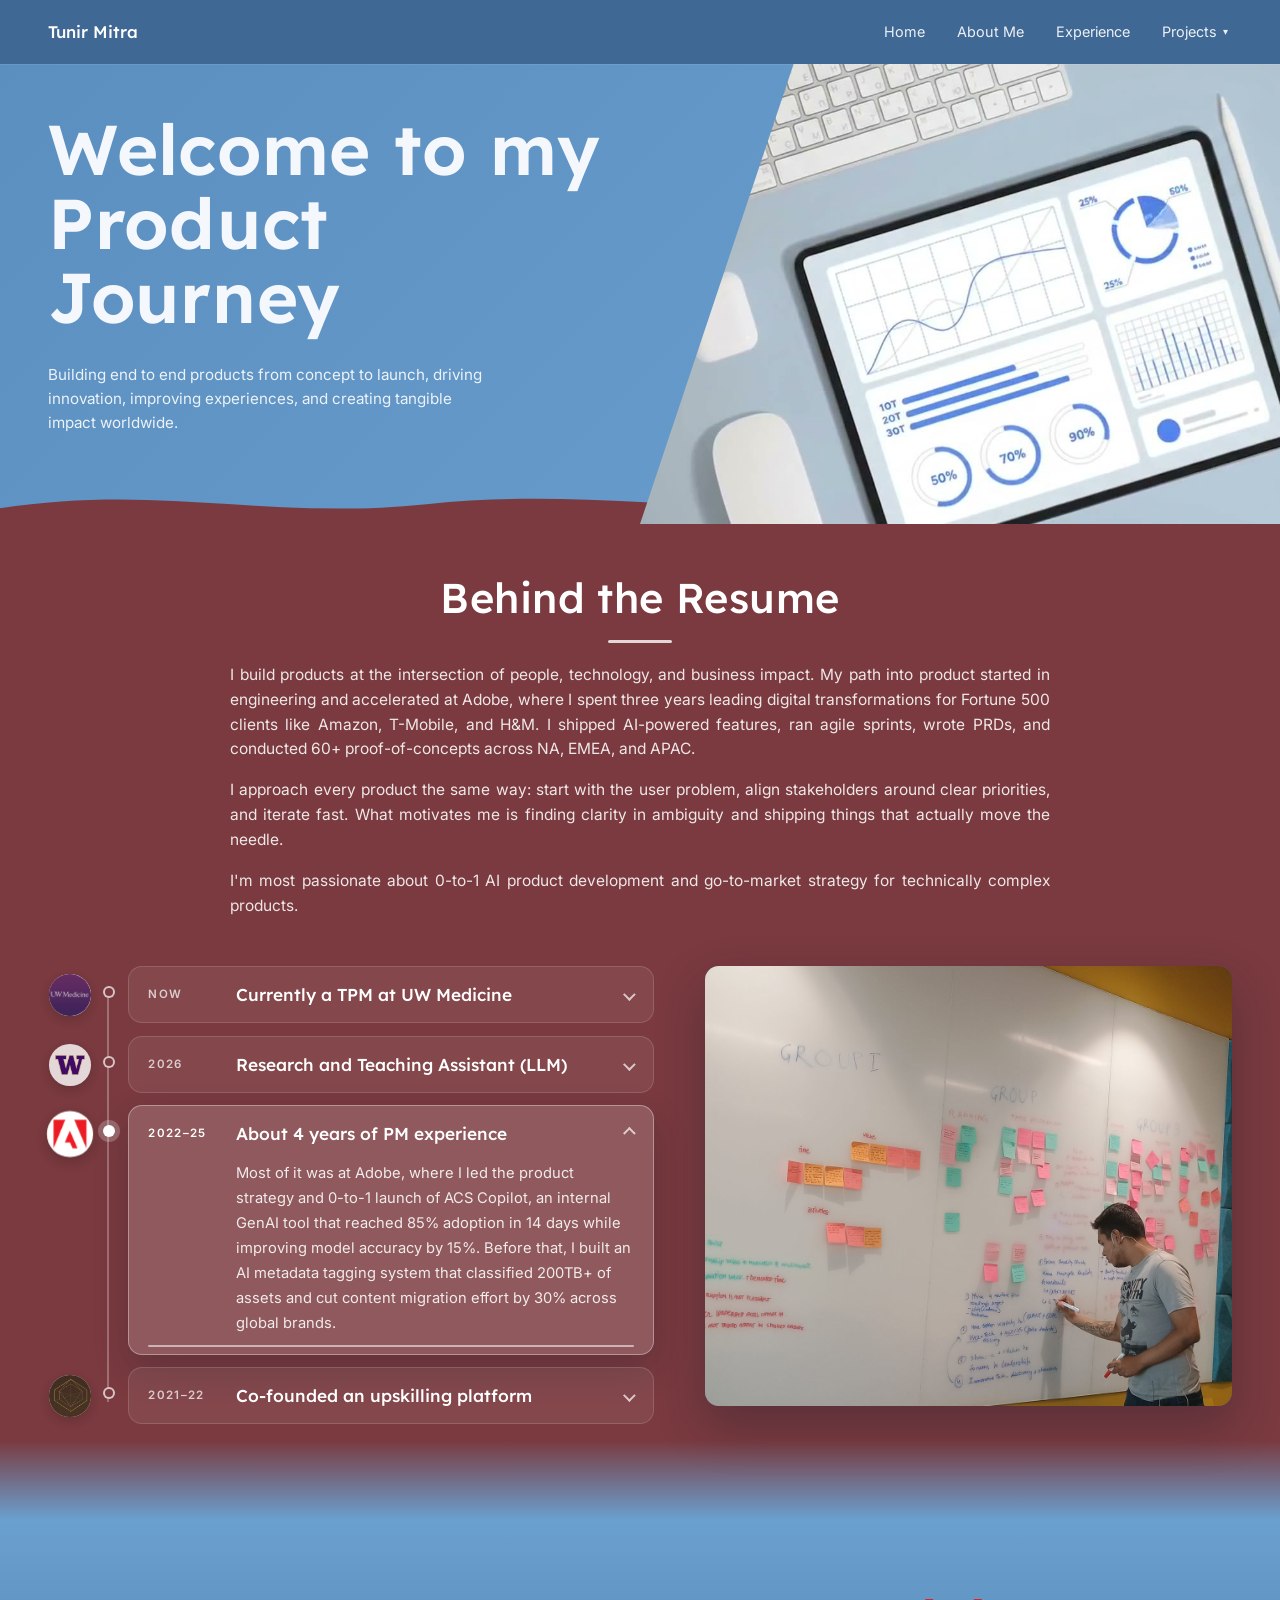
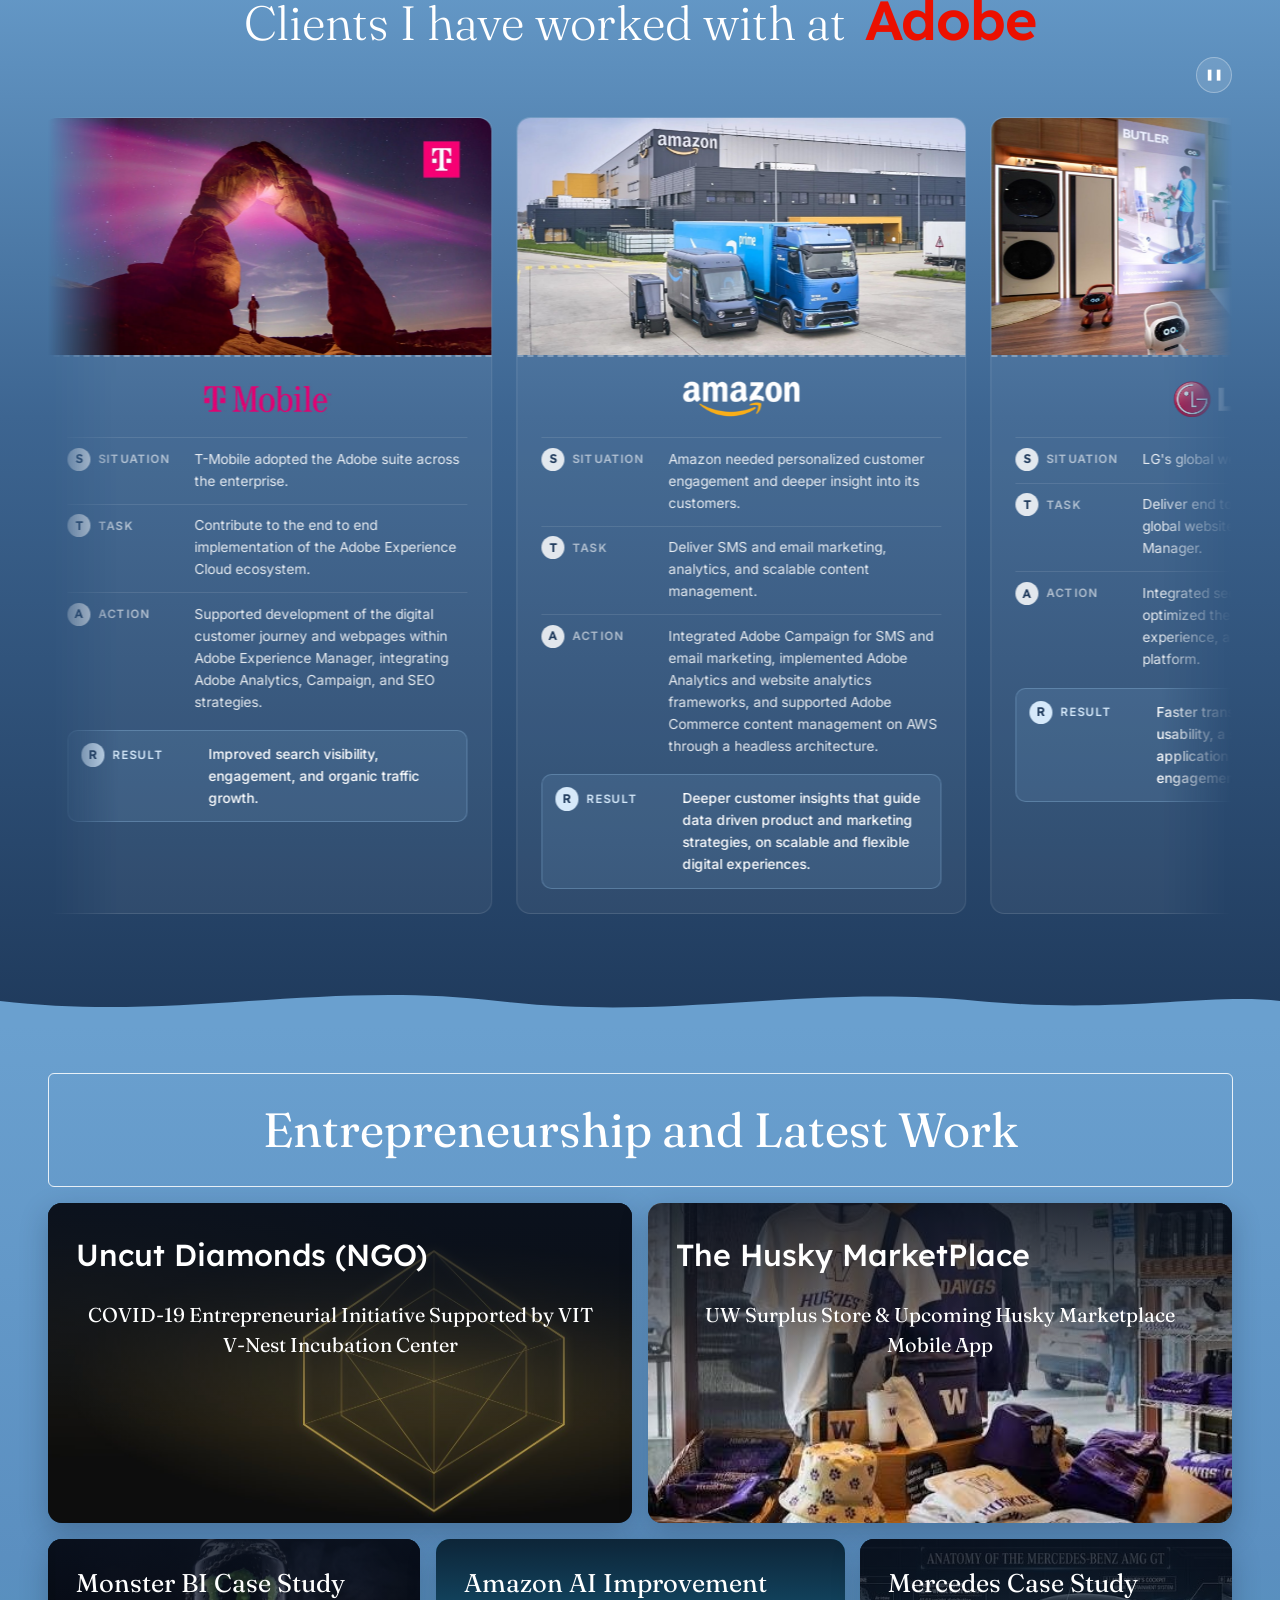
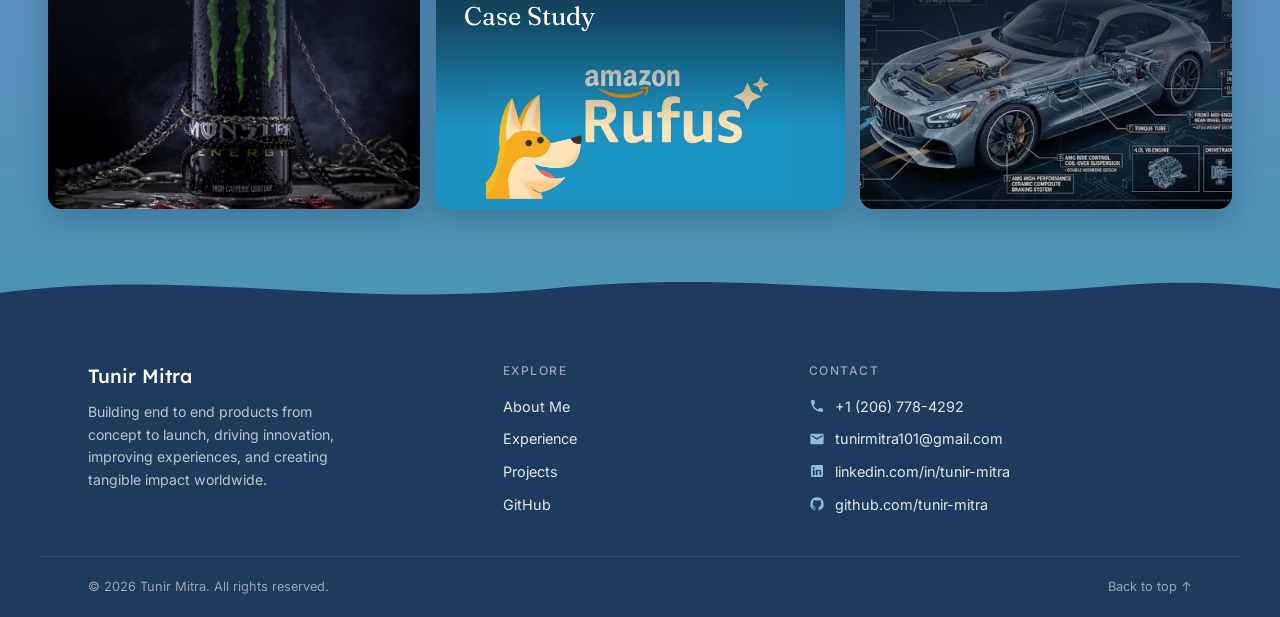
==== commit f0339586: "Use extensionless page URLs Co-Authored-By: Claude Opus 5.5 <noreply@anthropic.com>" ====
--- a/index.html
+++ b/index.html
@@ -22,16 +22,16 @@
     </button>
     <nav class="nav__links">
       <a href="#home">Home</a>
-      <a href="about.html">About Me</a>
+      <a href="about">About Me</a>
       <a href="#experience">Experience</a>
       <div class="dropdown">
         <a class="dropdown__trigger" href="#projects">Projects</a><button class="dropdown__chev" type="button" aria-label="Show project list" aria-expanded="false">&#9662;</button>
         <div class="dropdown__menu">
-          <a href="projects/uncut-diamonds.html">Uncut Diamonds (NGO)</a>
-          <a href="projects/husky-market.html">The Husky MarketPlace</a>
-          <a href="projects/monster-bi.html">Monster BI Case Study</a>
-          <a href="projects/amazon-rufus.html">Amazon AI Case Study</a>
-          <a href="projects/mercedes.html">Mercedes Case Study</a>
+          <a href="projects/uncut-diamonds">Uncut Diamonds (NGO)</a>
+          <a href="projects/husky-market">The Husky MarketPlace</a>
+          <a href="projects/monster-bi">Monster BI Case Study</a>
+          <a href="projects/amazon-rufus">Amazon AI Case Study</a>
+          <a href="projects/mercedes">Mercedes Case Study</a>
         </div>
       </div>
     </nav>
@@ -187,7 +187,7 @@
       <h2 class="heading-serif projects__title">Entrepreneurship and Latest Work</h2>
 
       <div class="projects__row projects__row--two">
-        <a class="project" id="uncut-diamonds" href="projects/uncut-diamonds.html">
+        <a class="project" id="uncut-diamonds" href="projects/uncut-diamonds">
           <img class="project__bg" src="assets/media/home/project-uncut.jpg" alt="" loading="lazy" />
           <div class="project__overlay">
             <h3 class="project__name">Uncut Diamonds (NGO)</h3>
@@ -195,7 +195,7 @@
           </div>
         </a>
 
-        <a class="project" id="husky-marketplace" href="projects/husky-market.html">
+        <a class="project" id="husky-marketplace" href="projects/husky-market">
           <img class="project__bg" src="assets/media/home/project-husky.jpg" alt="" loading="lazy" />
           <div class="project__overlay">
             <h3 class="project__name">The Husky MarketPlace</h3>
@@ -205,21 +205,21 @@
       </div>
 
       <div class="projects__row projects__row--three">
-        <a class="project project--short" id="monster" href="projects/monster-bi.html">
+        <a class="project project--short" id="monster" href="projects/monster-bi">
           <img class="project__bg" src="assets/media/monster/can.jpg" alt="" loading="lazy" />
           <div class="project__overlay">
             <h3 class="project__name project__name--serif">Monster BI Case Study</h3>
           </div>
         </a>
 
-        <a class="project project--short" id="amazon-ai" href="projects/amazon-rufus.html">
+        <a class="project project--short" id="amazon-ai" href="projects/amazon-rufus">
           <img class="project__bg" src="assets/media/home/project-amazon.jpg" alt="" loading="lazy" />
           <div class="project__overlay">
             <h3 class="project__name project__name--serif">Amazon AI Improvement Case Study</h3>
           </div>
         </a>
 
-        <a class="project project--short" id="mercedes" href="projects/mercedes.html">
+        <a class="project project--short" id="mercedes" href="projects/mercedes">
           <img class="project__bg" src="assets/media/home/project-mercedes.jpg" alt="" loading="lazy" />
           <div class="project__overlay">
             <h3 class="project__name project__name--serif">Mercedes Case Study</h3>
@@ -245,7 +245,7 @@
         <div class="footer__col">
           <h3>Explore</h3>
           <ul>
-            <li><a href="about.html">About Me</a></li>
+            <li><a href="about">About Me</a></li>
             <li><a href="#experience">Experience</a></li>
             <li><a href="#projects">Projects</a></li>
             <li><a href="https://github.com/tunir-mitra" target="_blank" rel="noopener">GitHub</a></li>
